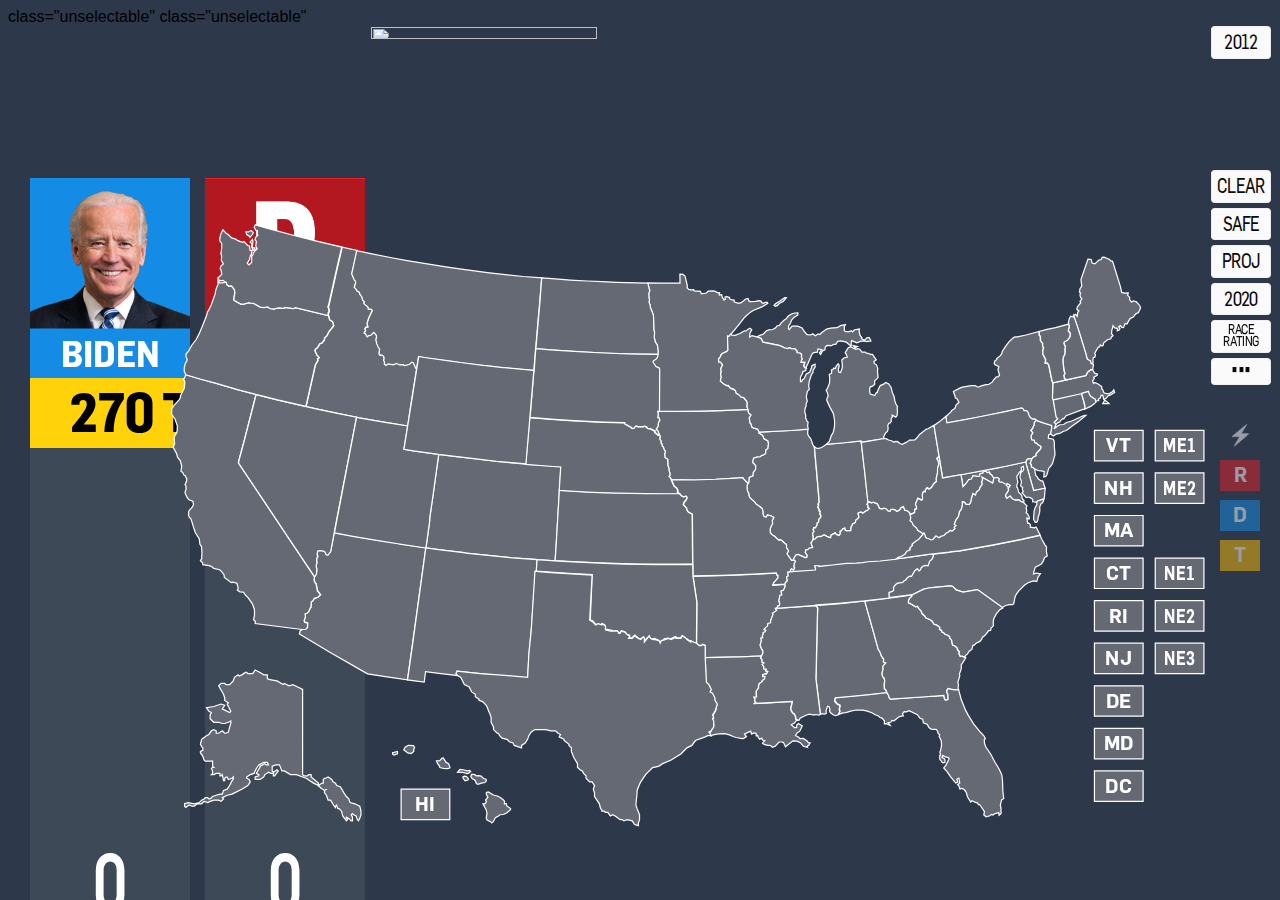
==== index.html @ 4746c8b4 "Rename electoral.html to index.html" ====
<!DOCTYPE html>
<html lang="en">
<head>
	<meta charset="UTF-8">
	<title>Road to 270</title>
	<meta name="viewport" content="width=device-width, initial-scale=2">
	<script src="assets/scripts/jquery-3.5.1.min.js"></script>
</head>

<body id="bkgdGrad" scroll="no" style="overflow: hidden;" onload="loadStart()">
<div id="loadOverlay" style="background-color: rgb(26,33,44); position:absolute; top:0px; left:0px; width:100%; height:120%; z-index:2000;"></div>

<div id="data" class="grayState"></div>

<table id="startAnimBox" class="unselectable"></table>

<table id="longPressDataBox"> class="unselectable" <th id="stateDetailText"></th></table>

<div id="tallyBackgroundLeft" onclick="selectDem()"></div>
<div id="tallyBackgroundRight" onclick="selectRep()"></div>

<div id="demTally" onclick="selectDem()"></div>
<div id="gopTally" onclick="selectRep()"></div>

<table id="demBar" class="unselectable" onclick="selectDem()"><th id="blueTotal">0</th></table>
<table id="gopBar" class="unselectable" onclick="selectRep()"><th id="redTotal">0</th></table>

<table id="demCandidate" class="unselectable" onclick="selectDem()"></table>
<table id="gopCandidate" class="unselectable" onclick="selectRep()"></table>

<table id="gopSurname" class="unselectable" onclick="selectRep()"><th id="redSurname">DEM</th></table>
<table id="demSurname" class="unselectable" onclick="selectDem()"><th id="blueSurname">GOP</th></table>

<img src="assets/images/candidates/biden.png" id="demImg" onclick="selectDem()">
<img src="assets/images/party/smallRColor.png" id="gopImg" onclick="selectRep()">

<table id="candidateCoverLeft"></table>
<table id="candidateCoverRight"></table>

<table id="tallyCoverBox"></table>

<table id="pathsBox"> class="unselectable"</table>

<div id="totalToWin" class="unselectable" onclick="removeSelections()"></div>
<table id="totalToWinText" class="unselectable"><th onclick="removeSelections()"; id="centerTextSet"></th></table>
<img src="tick.gif" id="tickGif"/>

<table id="bottomBar"><th style="font-size: 56px; line-height: 90px; text-align:center; opacity: 1"></th></table>
<table id="controlBar"></table>

<table id="buttonBlank" class="buttonDefault unselectable">
<th onclick="clearStates()" oncontextmenu="emptyStates()">CLEAR</th>
</table>

<table id="buttonSafe" class="buttonDefault unselectable">
<th onclick="safeStates()" class="unselectable" oncontextmenu="safeStatesFill()" >SAFE</th>
</table>

<table id="button2024" class="buttonDefault unselectable">
<th onclick="pres2024()" oncontextmenu="reloadPage()">PROJ</th>
</table>

<table id="button2020" class="buttonDefault unselectable"><th onclick="pres2020()">2020</th></table>
<table id="button2016" class="buttonDefault isHidden unselectable"><th onclick="pres2016()" oncontextmenu="pres2012()">2016</th></table>
<table id="button2012" class="buttonDefault unselectable"><th onclick="pres2012()">2012</th></table>

<table id="buttonCNNratings" class="buttonDefault unselectable">
<th style="font-size: 14px; line-height: 12px; letter-spacing: -0.5px; text-align:center;" onclick="cnnRating()">RACE RATING</th>
</table>

<table id="buttonPollsClose" class="buttonDefaultSlim isHidden unselectable">
<th onclick="closePolls()" oncontextmenu="pollsAtSeven()">POLLS</th>
</table>

<table id="buttonSolidify" class="buttonDefaultSlim isHidden unselectable">
<th onclick="darkenAll()" oncontextmenu="lightenAll()">DARKEN</th>
</table>

<table id="buttonFill" class="buttonDefaultSlim isHidden unselectable">
<th onclick="fillBlue()" oncontextmenu="fillRed()">FILL</th>
</table>

<table id="buttonHighlightStates" class="buttonDefaultSlim isHidden unselectable">
<th onclick="toggleColor()" oncontextmenu="toggleColor()">TOGGLE</th>
</table>

<table id="buttonElectoralCollege" class="buttonDefaultSlim isHidden unselectable">
<th id="buttonElectoralCollegeText" onclick="selectElectoralCollege()"></th>
</table>

<table id="buttonShowHideColors" class="buttonDefaultSlim isHidden unselectable">
<th id="buttonShowHideColorsText" onclick="clickShowHideColors(); setTimeout(hideMenu, 1250)" oncontextmenu="toggleColor(); setTimeout(hideMenu, 1250)">COLORS</th>
</table>

<table id="buttonShowHideStateLabel" class="buttonDefaultSlim isHidden unselectable">
<th id="buttonShowHideStateLabelText" onclick="clickShowHideStateLabels(); setTimeout(hideMenu, 1250)" oncontextmenu="clickShowHideStateLabels(); electoralText(); setTimeout(hideMenu, 1250)" >LABELS</th>
</table>

<table id="buttonLabelText" class="buttonDefaultSlim isHidden unselectable">
<th id="buttonLabelTextText" onclick="electoralText(); setTimeout(hideMenu, 1250)">TEXT</th>
</table>

<table id="buttonPaths" class="buttonDefaultSlim isHidden unselectable">
<th onclick="showPaths()">PATHS</th>
</table>

<table id="buttonMenu" class="buttonDefaultSlim unselectable"><th onclick="showHideMenu()">···</th></table>

<table id="buttonSelectedMagic" class="unselectable partyButton"><th>⚡</th></table>
<table id="buttonSelectedDem" class="unselectable partyButton"><th>D</th></table>
<table id="buttonSelectedRep" class="unselectable partyButton"><th>R</th></table>
<table id="buttonSelectedToss" class="unselectable partyButton"><th>T</th></table>

<table id="buttonAreaRemoveSelection" class="buttonDefault unselectable" onclick="removeSelections()"></table>
<table id="buttonAreaSelectedMagic" class="buttonDefault unselectable" onclick="selectMagic()" oncontextmenu="toggleColor()"></table>
<table id="buttonAreaSelectedDem" class="buttonDefault unselectable" onclick="selectDem()"></table>
<table id="buttonAreaSelectedRep" class="buttonDefault unselectable" onclick="selectRep()"></table>
<table id="buttonAreaSelectedToss" class="buttonDefault unselectable" onclick="selectToss()" oncontextmenu="toggleColor()"></table>

<table id="pollsAtSeven" table-layout:fixed; class="pollButton unselectable">
<th onclick="pollsAtSeven();centerText()"; oncontextmenu="pollsAtSeven();safeStatesFill()" >POLLS<br>7PM</th>
</table>

<table id="pollsAtSevenThirty" table-layout:fixed; class="pollButton unselectable">
<th onclick="pollsAtSevenThirty();centerText()"; oncontextmenu="pollsAtSevenThirty();safeStatesFill()" >POLLS<br>7:30PM</th>
</table>

<table id="pollsAtEight" table-layout:fixed; class="pollButton unselectable">
<th onclick="pollsAtEight();centerText()"; oncontextmenu="pollsAtEight();safeStatesFill()" >POLLS<br>8PM</th>
</table>

<table id="pollsAtEightThirty" table-layout:fixed; class="pollButton unselectable">
<th onclick="pollsAtEightThirty();centerText()"; oncontextmenu="pollsAtEightThirty();safeStatesFill()" >POLLS<br>8:30PM</th>
</table>

<table id="pollsAtNine" table-layout:fixed; class="pollButton unselectable">
<th onclick="pollsAtNine();centerText()"; oncontextmenu="pollsAtNine();safeStatesFill()" >POLLS<br>9PM</th>
</table>

<table id="pollsAtTen" table-layout:fixed; class="pollButton unselectable">
<th onclick="pollsAtTen();centerText()"; oncontextmenu="pollsAtTen();safeStatesFill()" >POLLS<br>10PM</th>
</table>

<table id="pollsAtEleven" table-layout:fixed; class="pollButton unselectable">
<th onclick="pollsAtEleven();centerText()"; oncontextmenu="pollsAtEleven();safeStatesFill()" >POLLS<br>11PM</th>
</table>

<table id="pollsAtTwelve" table-layout:fixed; class="pollButton unselectable">
<th onclick="pollsAtTwelve();centerText()"; oncontextmenu="pollsAtTwelve();safeStatesFill()" >POLLS<br>12AM</th>
</table>

<table id="pollsAtOne" table-layout:fixed; class="pollButton unselectable">
<th onclick="pollsAtOne();centerText()"; oncontextmenu="pollsAtOne();safeStatesFill()">POLLS<br>1AM</th>
</table>

<div class= "mapHolder unselectable" id="nationalMap"> <svg width="1040" height="680" viewBox="0 0 855 540">
<g id="map">
	<path id="AK" class="state" d="M109,385v68l1,1h3l1-1h2v2l6,5v2l3-2h1v-3l1-1h1l2-1l3,2l1,2l2,1l1,2l3,1l3,5l2,3l2,2l1,3l4,1l4,2l1,4v3l-1,3l-1,2
		l-1-1l-1-3l-2-1l-1-1l-1,1l1,2v3h-1l-2-2l-2-1v1l1,1l-1,1l-3-4l-1-4l-1-1l-1-1h-1l-1-3l-1,1v1l-1-1l-3-5h-2l-1-3l-1-2l-1-1v-2l2-1
		l0,0l-2,1l-3-2l-2-2l-4-2l-3-2l-3-2l-3-1l-5-2h-4h-1l-5-3h-2l-2-5h-3l-3,1v4l1,1l3-2l1,1l-3,4h-1v-2h-2l-2-1l-3,2l-1,2l-3,2h-4v-2
		l3-1v-1l-2-1l1-2l2-3v-1l4-2l1,1h2l-1-2h-3l-4,2l-2,3l-1,2l-1,2l-3,1l-3,2v1l2,1l1,2l-2,3l-5,3l-6,3l-2,1l-4,1l-4,2l1,1l-2,2l-2-1
		h-4l-3,1l-2,1l-3-1l-2,2h-3l-2,1l-1,1h-2l-2-1l-2,1l-1,1l-1-1v-2l3-1l5,1l4-1l2-2l2-1l1-1h2l1,1h1l2-2l3-1l3-1h1h1l1-3l3-1l2-3l2-4
		l1-1v-2l-1,1l-3,1l-1-2h-1l-1,1v2h-1l-1-5l-1,1h-1v-2h-3l-2,1h-2l1-1v-2l-1-2l1-1h1l-1-1v-4h-1h-5l-1-1l-1-3l-2-3v-1l2-1v-2l-1-1
		l-1-2l1-4l4-3l2-1l2-3l2-1l2,1v2h2l3-2l1,1l1,1h1l2-1l1-4l1-3l0,0v-2l-2,1l-3,1h-2l-3-1h-4l-3-3v-3l1-2l-2-1l-2-3l6-1l3-1l3-1l3,1
		l-2,3l6,3l1-1l-3-6l1-1l-3-2v-1v-1l-1-3l-4-7l2-2h3l1,1h3l3-3l1-3l3-2l1,1l2-1l3-2h1l1,1h4l2-3l4,2l3,2h3v3l2,1l6,1l5,3l1-1l4,2
		l3-1l4,2l4,2V385z"/>
	<path id="AL" class="state" d="M571.2,310.3l3.5,12.4l7.7,27.6l1.2,1.6l1.3,3.6l1.8,2.4l-0.2,2.4l2,0.9L586,364l0.3,2.3l-1,3.5l0.6,2.7l1.2,1.3
		l0.5,2l-0.4,3.1l0.1,3.4l1.3,1.4l0.8,2l-14.6,1.8l-10.3,1.1l-17.7,1.6l-0.4,2.6l1.9,2.2l2.2,1.1l0.3,0.8l-0.7,2.1l0.5,2.3l-1.2,2.5
		l-2.2,0.8l-1.7-0.6l-2.7-2l-0.6-1.5l0.4-1.3l-0.8-2l-1.2-0.4l-1.2,3.5l0.1,2.5l-1.6,0.4l-2.2-0.3l-1,0.5l-3.6-29.1l0.3-10.8
		l0.5-24.6l0.6-22.8l-1.8-1.9l-0.1-0.2l20.9-1.6L571.2,310.3z"/>
	<path id="AR" class="state" d="M486.3,355.5l-17,0.7l-29.2,0.7l-0.2-10.3l-2.2-0.7l-0.7,0.8l-2.6,0.1l-1.5-1.6l0.2-24.3l0.1-9.6L430,290l22.9-0.5
		l11.9-0.4l14.5-0.6l19.2-1.1l0.2,1.4l1.2,0.7l-0.1,2.2l-3.4,3.8l-0.8,1.9l9.9-0.7l0.3,1.8l-1.5,3.3l-1.9,0.5l0.5,3.3l-1.5,0.2
		l-0.8,4.8l0.7,1.6l-0.3,2l-1.2,0.1l-0.4,1.7l-1.6,0.7l1.1,1.7l-3.5,2.3l0.5,1l-2,5l-0.1,1.9l-2.2,0.6l-0.2,1.9l-2.9,2.7l1.4,1
		l-0.5,1.2l-1.7,0.5l0.2,1.4l-0.9,1.2l0.4,1.7L486,341l0.2,2.8l-1,3.1l1.3,3.2l0.8,1.1l0.3,2L486.3,355.5z"/>
	<path id="AZ" class="state" d="M210.3,266.6l-11.2,80.9l-3.9,27.6l-15.4-2.2l-17.4-2.7l-31-17.8l-25-15l0.5-2.3l1.8-1.6l3-0.2l1.4-1.5l0.1-3.4
		l-2.5-0.9l-0.4-1.2l1.1-3.2l-0.2-2.6l1.6-0.3l1.5-1.8l1-2.6l0.6-0.3l0.3-4.5l1.4-1.1l1.1-2l2.8-0.8l2.3-2.1l-2.6-3.4l-1-5.4l-1-1.3
		l-0.8-2.1l0.5-2.6l1.5-2.4l0.3-3.6l-0.6-3.4l0.8-2.2l-0.4-0.9l0.2-3l0.9-1.2l-0.7-1.5l0.5-3.1l2.7-0.4l3,0.8l1.5,2.8l1.3,0.1
		l2.2-2.9l2.9-15.4l16.2,3l23.4,4l13.7,2.1l0.4,0.2L210.3,266.6z"/>
	<path id="CA" class="state" d="M13,124.3l11.8,3.5l13.3,3.6l18.3,5.4l14.3,3.7l-9.8,38.2l-3.7,13.7l-1,4.3l24,35.9l17.5,26.3l21.1,31.5l-0.5,2.6
		l0.8,2.1l1,1.3l1,5.4l2.6,3.4l-2.3,2.1l-2.8,0.8l-1.1,2l-1.4,1.1l-0.3,4.5l-0.6,0.3l-1,2.6l-1.5,1.8l-1.6,0.3l0.2,2.6l-1.1,3.2
		l0.4,1.2l2.5,0.9L113,332l-1.4,1.5l-3,0.2L70,328.8l0.2-1.8l-1.5-1.2l0.8-3.9l-0.1-4.9l-1.8-4.6l-3.4-4.9l-1.9-1.7l-2-2.9l-2.7-0.1
		l-2.2-1.3l0.7-1.8l-1.1-4l-3.5-0.9l-1.1,0.4l-5.7-4.3l-0.3-2.2l-2.3-3l-1.3-1.1l-4.8-1.1l-1.8-1.5l-2-0.8l-5.2-0.8l-0.2-1.6
		l-1.8-1.6l1.2-1.9L26,274l0.3-2.9l-0.4-5.6l-1.3-1.8l-0.5-4.4l-3.2-5.1l-1.6-4.6l-0.9-3.1l-1.2-3.8l-1.2-1.1l-0.8-1.9l0.2-3.3
		l3-3.4l0.9-1.9l-0.4-2.7l-3.5-1.5l-1.2-1.5l-1.9-4.2l0.9-3l-0.1-2.5l-0.7-1l1.2-3l0.2-1.8l0,0l-1.4-2.8h-0.7l-1.2-2.4L9,203.6
		l0.7-4.1L8.5,195l-2.3-3l-0.8-3l-2.8-5.2l1.2-2.5l-0.3-4.6l0.2-1.8l1.9-3.2l0.4-2.5v-3l-2.1-6.1L3,159.3l-2-3.5l0.5-0.9l-0.1-2.6
		l2.1-3l3.8-4.1l1.5-2.6L8.4,142l3.4-6.8l0.4-5.3l-1.1-1.8l0.8-1L13,124.3L13,124.3z"/>
	<path id="CO" class="state" d="M302,276.3l-20.3-1.5l-28.3-2.8l-10.1-1.1l-0.1-0.2l-20.8-2.5l-12-1.6l3.1-22.4V242l2.4-16.3l5-36l11.4,1.5l9,1.1
		l27.2,3.2l12.6,1.2l11.5,1l17.1,1.3l11.7,0.8l-1.2,19.3l-2.7,44.9l-0.9,13.3L302,276.3z"/>
	<path id="CT" class="state" d="M725.9,144.7l6-1.3l17.3-4.1l0.1,0.3l1.9,6.6l1,4.5l-0.4,2h-1.3l-13.8,5.2l-1.9,2.6l-0.8-0.2l-1.9,1.6l-0.6,1.2
		l-1.4,0.5l-2,1.7l-1.5-1.9l2.9-2.9l-1.3-1.3L725.9,144.7L725.9,144.7z M760,275v25h40v-25h-40z"/>
	<path id="DE" class="state" d="M719.5,217.7l-9.5,1.9l-5.7-20.4l-0.8-3.2l0.9-1.8l1.1-0.9h3l-0.8,2.6l-0.5,1.2l0.2,0.4
		l0.7,0.4l0.1,2.3l1.1,0.2l1.8,1.5l0.1,2.6l0.6,2.8l1.4,1.1l0.3,1.2l2.3,1.8l1.7,0.3L719.5,217.7L719.5,217.7z M760,380v25h40v-25h-40z"/>
	<path id="FL" class="state" d="M589.4,385.6l1.3,2.1l0.7,2.5l0.9,0.7L621,389l15.2-1.1l0.5,2.7l0.8,1.1l2-0.4l-0.1-4.5l-0.8-1.1l-0.1-1.8l1.2-1.7
		l4.4,0.9l4.2,0.1l2.2,8.1l3.6,8.9l2.2,4.1l4.5,7.2l5.5,6.7l2.8,2.9l1.2,2.2l-0.9,1.1l0.2,2.9l1.1,3l4.2,6.2l3.3,6.4l2.1,3.2
		l1.7,3.1l1.8,4l0.6,4.3l0.3,9.2l0.7,5.9l-1.8,1.4l-1,4.3l0.5,1.9l0.2,4.7l-1.7,1.5l-0.3-2.2l-3.4,1l-1.3,1l-1.2-0.5l-1.4,1.1
		l-3.1,0.9L669,486l0.6-2.6l-4-5.8l-1,0.1l-0.8-1.5l-1.5-0.3l-3-1.4l-1,1l-2.6-4.1l-1.1-3.8l-1.7-2.3l-1.9-0.9l-1.6,0.4l-1-2.8
		l-0.9-0.7l1.8-1.4l-0.8-4l-1.6,1l0.8,2.3L646,460l-4.2-5.1l-2.8-4.2l-2.9-3.2l1.8-2.3l2.6-5L640,439l-2.1-0.3l-2.6-1.5l-0.6,1.9
		l1.5,0.4l1,1.5l-0.2,2l-1.8,0.3l-2.4-3.1v-3l0.7-0.4l-0.6-2.5l0.5-0.7l0.9-4.4l-0.1-2.9l-0.5-2l-1.4-2.8l0.5-1.1l-1.4-1.5l-0.1-1.2
		l-1.4-1.8H627l-1.6-0.5l-1.6-1.2l-1.1-2.4l-3.3-1.4l-0.6-2.9l-2.2-0.8l-2.1-2.9l-6.9-3.3l-2.1,0.9l-1.9-0.2l-1.4,1.9l0.7,1.5
		l-3.3,0.7l-4.4,3.5l-1.6-0.3l-1.1,1.5l-2.1,0.2l1.6,2.3l-3.1-1.4l-1.6,0.1l0.1-2.2l-2-2.5l-1.4-0.3l-1.9-1.6l-1.9-0.6l-3.2-1.9
		l-3.7-1.3l-3.6-0.8l-5.6-0.1l-4.5,0.9l-4,1.2l-2.3,0.3l-3.6,1.2l1.2-2.5l-0.5-2.3l0.7-2.1l-0.3-0.8l-2.2-1.1l-1.9-2.2l0.4-2.6
		l17.7-1.6l10.3-1.1L589.4,385.6z"/>
	<path id="GA" class="state" d="M591.1,307.9l10.9-1.4l7.9-1.3v1.2l-1.7,1.5l-1.1,1.8v2.1l2.9,1.4l2.9,1.9l1.5-0.5l1.4,2.1l1.6,1.7l0.8,2.2l2.2,2
		l0.9,1.5l3.6,1.6l1.7,1.2l1.3,2.3l2.6,0.9l2.4,2l-0.3,1.5l1.7,0.9l0.1,1.1l1.7,0.8l1.1,1.4l1.4,0.2l2.3,1.4v1.3l1.6,1.8l0.8,4.1
		l2.3,0.9l1.6,1.5v0.9l1.8,2.4l-0.5,1l1,2.3h1.8l2.1,1l0.8,0.3l-3.8,6.2l0.2,1.9l-0.4,2.1l-1.2,3.1l0.3,1.5l-1.6,5.6l0.6,2l-0.4,2
		l0.4,1.9l-4.2-0.1l-4.4-0.9l-1.2,1.7l0.1,1.8l0.8,1.1l0.1,4.5l-2,0.4l-0.8-1.1l-0.5-2.7L621,389l-28.7,1.9l-0.9-0.7l-0.7-2.5
		l-1.3-2.1l-0.8-2l-1.3-1.4l-0.1-3.4l0.4-3.1l-0.5-2l-1.2-1.3l-0.6-2.7l1-3.5L586,364l2.5-2.7l-2-0.9l0.2-2.4l-1.8-2.4l-1.3-3.6
		l-1.2-1.6l-7.7-27.6l-3.5-12.4l3.4-0.4L591.1,307.9z"/>
	<path id="HI" class="state" d="M258.9,477.1l1.3-2l-0.8-1.1l2-2.5l-1.3-2.1v-1.7l1.6-0.5l4.2,2.6l3.2,0.8l2.5,1.2l2.3,1.8l1.1,1.3l-0.1,2.1
		l1.6-0.1l0.4,1.9l3.1,2.1l-0.1,0.9l-2.9,2.6l-2.8,1.4l-3,0.2l-1.1,1.1l-2.6,1.4l-1.6,3l-1.4,1.2l-1-1l-2.8-1.3l-0.7-1.6l0.6-4.1
		L260,482l-2.7-4.9L258.9,477.1z M247.3,454.5l0.6-1.6h2.1l2,1.1l2-0.1l1.7,0.3l2.1,2l2,0.6l0.3,1.4l-1.2,1.3l-2.8,0.5l-3,1
		l-1.2-0.7L251,458l-0.8-0.8l-1.7-0.8L247.3,454.5z M240.8,454.8l1.3-0.5l1.7,0.3l1.6,2l-0.5,0.9l-2.3,0.6L241,456L240.8,454.8
		L240.8,454.8z M236.4,451l2-2.2l2.6,0.2l3.4,0.9l1.7-0.3l1.1,0.7l-1.6,1.5l-1.3,0.3l-3.9-1L236.4,451z M219.1,441.7l2.7-0.1
		l1.9-2.1l0.9-0.2l2.3,3.5l2.1,1.2l1.2,3.3l-1.1,0.7l-1.8,0.1L225,448l-3.1-0.8l-0.5-1.4l-1.6-2.2L219.1,441.7L219.1,441.7z
		 M192.2,432.6l1.1-2.1l2.7-1.6l4.1,0.2l1,1.4l-0.7,1.8v1.7l-2.1,1.7l-2.8-0.5L192.2,432.6z M183,436v-1l4-1v2l-3,1L183,436z
		 M190,465v25h40v-25h-40z"/>
	<path id="IA" class="state" d="M402.4,154.4h13.1l21.5-0.3l16.4-0.4l21.9-0.9l0.4,2.9l2.1,1.7l-1.5,2.5l0.7,4.2l0.7,0.5l0.8,2.8l1.4,0.9l3.3,0.7
		l1.2,2.5l-0.1,0.6l2.6,1.7l0.9,1.1l0.5,1.9l3.4,1.9l0.4,2.2l-0.4,3.9l-1.7,1.4l-0.2,2.8l-1.6,1.3l-1.9,0.4l-0.8,1l-2.9,0.3
		l-2.7,0.9l-0.8,3.3l2.5,2.7l-0.1,3.3l-1.8,2.3l-0.2,2.8l-3.2,1.3l-0.2,4.2l-0.6,0.3l-0.9-0.1l-3-3.1l-0.7-1.1l-5.3,0.4l-16.9,1
		l-17.8,0.6l-18.9-0.1l-0.4-1.4l-1.4-1.4l0.8-0.9v-1.9l-0.8-2.2v-1.8l-0.9-2.1l-0.1-5.2l-2.2-1.3l-0.4-3.1l0.7-2.1l-1.3-1.9
		l-0.3-1.4l-1.2-1.3l0.1-1.3l-1.1-1.1l0.3-1.2l-1.2-2.1l0.4-2.1l-0.6-1.1l-1.3-3.2l-1.4-1.6l1.4-2.2l0.5-3.4l1-1.7l-0.6-2.1l-1-0.1
		l0.4-3.2l-0.5-2L402.4,154.4z"/>
	<path id="ID" class="state" d="M195.4,166.4l-15.8-2.5l-0.3-0.1l-23.9-4.1l-2-0.5l-13.8-2.8l-18.6-3.9l-9.1-2.1l7.7-34.1l2.1-3.7l-0.3-1.3l1.4-1
		l-1.8-1.9l-1.8-3.7l0.6-1.5l1.4-1l2.2-3.5l1.6-0.4l2-2.5l0.2-1.7l2-1.9l1.5-3.2l4-4.9l-1-3.4l-2.3-1.4l-1-3.6l-0.1-2.1l0.8-1.2
		l-0.3-2.5l-0.7-1.2l0.6-1.4l7.1-31.7l3.8-16.2l12.3,2.7L149.5,41l2,4.8l1.1,1.3l0.1,1.4l-1.1,3.6l1.9,1.9l0.1,0.9l2.3,1.3l0.2,1.5
		l1.7,2.1l0.7,2.7l1.4,1.3l-0.4,1.6l3.5,3.1l0.1,1.5l2.3-0.1l1.1,1.2l-3.1,6.6l-1.3,4.4l0.9,2.5l-1.6,0.3l-1.1,1.2l0.7,1.5l-1.3,2.1
		l1.2,0.7l1.3,2.3l1.4-1l1.6-0.3l2.5-2.4l2,2.4l0.2,1.7l-0.5,1.9l0.6,3.3l1.3,3l1.1,1.3l-0.4,4.2l0.9,1.2l1.4-0.5l1.4,1.2l0.5,1.9
		l-0.5,1.4l0.8,1.6l-0.2,1.4l1.4,1.3l1.8-1.4l4.1,0.8l2.8-1.2l2.3,1.3l3.3-0.3l0.7,0.9l4.1-0.9l2.1-2l1.2,0.5l2,4.6l0.7,0.3v0.1
		l-5.3,33.4L195.4,166.4z"/>
	<path id="IL" class="state" d="M475.4,213.1l0.6-0.3l0.2-4.2l3.2-1.3l0.2-2.8l1.8-2.3l0.1-3.3l-2.5-2.7l0.8-3.3l2.7-0.9l2.9-0.3l0.8-1l1.9-0.4
		l1.6-1.3l0.2-2.8l1.7-1.4l0.4-3.9l-0.4-2.2l-3.4-1.9l-0.5-1.9l-0.9-1.1l-2.6-1.7l0.1-0.6l26.2-1.4l13.9-1.1l-0.2,3.7l0.7,1.8
		l1.9,2.4l1.6,4.7l1.3,2.2l2.1,23.5l1,11.7l0.9,10.3l-1,1.4l0.6,1.2l-0.9,1.1l1.2,2v1.3l1,0.6l-0.4,1.9l0.9,1.5l-0.2,1.6l-1.4,1.2
		l-0.3,2.5l-1.2,0.8v1.3l-1.4,2.7l-1.3-0.2l-0.6,1.6l0.7,1.6l-1.2,1.6l0.6,3l-0.1,1.9l-1.7,2.8l1.4,3.6l-2.9,0.6l-1.1,1.1l-1.7,0.4
		l-0.4,2l1.6,2.4l-0.4,1.6l-1.3,0.2l-5.9-2.6l-1.7,0.4l-2.1,3.5l0.8,1h-2.4l-3.8-5.4l1.3-2.3l-1.6-2.6l-0.1-2.9l-1.1-0.5l-2.5-2.4
		l-1.7-1l-0.8,0.7l-3.7-3.5l-1.7-0.9l-1.8-1.9l-0.1-3.2l1.2-3l0.9-1.4l-0.4-2.2l1.3-2.8l-2.1-1.2l-3-0.8l-1.3,1.9l-1.8-0.9l-0.9-2.5
		l0.4-0.6l-0.8-3.1l-1.8-1.6l-3.4-2.3l-0.7-1.3l-4.1-3.6l-1-2v-1.5l-1.2-2.3l-0.4-3.9L475.4,213.1z"/>
	<path id="IN" class="state" d="M568.3,179.8l3.2,26.6l1,9.6l1.5,13.6l-1,1.2l1,1.1l-0.4,1.4l1.4,0.9l-1.4,1.5l-1.2,0.4l-2.9,2.1l-1.1-0.9
		l-2.2,0.3l-0.5,0.6l0.7,3.5l-2.6,2.2l-0.3,1.9l-2,1l-1.5,2.6l-0.3,3.1l-3.4,0.2l-1.4-0.7l-0.2-1.6L553,251l-1,1.7l-1,0.2v2.4
		l-0.9,1.1l-2.4-0.7l-0.8-1.4l-3.4,1.9l-0.4,2.1l-2.3-0.7l-2.5-1.4h-1.1l-2,1.2l-1.4-0.2l-2.2,0.7l-1,1.4l-1.8,0.3l0.1-1.9l-0.6-3
		l1.2-1.6l-0.7-1.6l0.6-1.6l1.3,0.2l1.4-2.7v-1.3l1.2-0.8l0.3-2.5l1.4-1.2l0.2-1.6l-0.9-1.5l0.4-1.9l-1-0.6v-1.3l-1.2-2l0.9-1.1
		l-0.6-1.2l1-1.4l-0.9-10.3l-1-11.7l-2.1-23.5l1.6,1.1l2.1,0.2l2.2-0.7l4-2.6l14.7-1.5l13.8-1.4L568.3,179.8z"/>
	<path id="KS" class="state" d="M320.1,219.2l9.3,0.6l13.9,0.7l9.6,0.4l16.1,0.5l21.5,0.4l16,0.1h12.4l1.5,1.8l1.8,0.9l1.8-0.8l1.1,1.3l-1.2,2.7
		l-0.9,0.5l-1.1,2.6l2.7,2.9l0.4,1.6l1.1,1.7l3.2,1.7l0.2,26.1l0.2,15l-12,0.1H401l-14.7-0.1l-13.6-0.3l-19.7-0.7l-26-1.2l-10.4-0.6
		l0.9-13.3L320.1,219.2z"/>
	<path id="KY" class="state" d="M573.8,229.4l0.9-0.9l1.9,1.1l1.8-0.5l3.2,1.3l1.8,3.7l2.2,0.4l1.3-0.5l1.8,0.4l1.5,1.7l1.6,0.4l0.6-1.2l1.4-0.5
		l2.4,0.6l1.2,1.1l2.2-0.9l1.4-2.1l2-0.9l1.1,3l1.9,0.5l1.9,1.4l0.7,1.3l0.7,3l-0.6,2.5l1.5,1.1l1.1,2.5l2.8,2.5l0.9,1.8l4,2.4
		l0.7-0.1l-4.4,5.9l-2.1,1.1l-3.1,2.5l0.2,1.2l-2,1.9l0.1,1.7l-2.8,1.1l-1.5,2.5l-3.3,1.9l-1.6,0.3l-2,1.5l-0.2,0.4l-13,1.4l-10,0.6
		l-4.4,0.7l-5.2,0.4l-7.7,0.3l-3.9,0.3l-8,1l-11.2,1.2v-0.6h-3.4l0.8,2.6l-0.2,0.9l-16.3,1.2h-4.7l0.5-2.3l0.7-0.4l1.6,1.1l0.9-1.9
		l-0.7-0.9l0.2-1.8l1-2.7l-0.5-0.3l-1-1.4l2.1-3.5l1.7-0.4l5.9,2.6l1.3-0.2l0.4-1.6l-1.6-2.4l0.4-2l1.7-0.4l1.1-1.1l2.9-0.6
		l-1.4-3.6l1.8-3.1l1.8-0.3l1-1.4l2.2-0.7l1.4,0.2l2-1.2h1.1l2.5,1.4l2.3,0.7l0.4-2.1l3.4-1.9l0.8,1.4l2.4,0.7l0.9-1.1v-2.4l1-0.2
		l1-1.7l1.7-0.6l0.2,1.6l1.4,0.7l3.4-0.2l0.3-3.1l1.5-2.6l2-1l0.3-1.9l2.6-2.2l-0.7-3.5l0.5-0.6l2.2-0.3l1.1,0.9l2.7-2l1.4-0.5
		l1.4-1.5l-1.4-0.9l0.4-1.4l-1-1.1L573.8,229.4z"/>
	<path id="LA" class="state" d="M440.1,356.9l29.2-0.7l17-0.7l-0.7,1.6l1.2,1.5l-0.2,1.8l1.7,0.8l-1.4,1.3l1.4,1.7L488,366l2.1,0.4l-0.5,1.3l1.8,0.7l-1.3,2.3
		l-0.9-0.5l-2.1,1l0.1,1.2l1.8,0.1l-0.3,2.1l-1.8,1.2l-0.2,1l-2.3,1.4l-0.7,2.6l0.1,1.3l-1.9,2.3l0.2,4.9l-2,0.2l0.9,1.4l-0.5,1.5
		l1.1,1.4l-1,0.8l9.3-0.4l21.5-1.3v1.1l-1.2,4.6l0.6,2.1l0.9,1.5l1.5,1.1l1,2.1l0.3,2.1l1.6,0.8l-1.5,0.6l-1,1.6l-2.8,1.6l2.9,2.4
		l1.5-0.3l0.1-2.2l1.4-1l3.1,2l-2.2,4.5l-1.9,1l-1.5,2.4l2.7,1.4l0.8,1.1l3-0.1l3.5,2.4l0.5,1.1l1.5,0.1l-0.9,1.8l-1.3,0.8l0.2,1.1
		l-3.5-0.9l-2.5-2.9l-2.7-1.3l-3.4-0.3l-6.1,4.9l-1.6-3.4l-1.5-0.5h-2.2l-3.1,3.4l-2.3,0.9l-1.8-1.5h-2.2l-3.2-1l-1-0.9l1.9-2
		l-1.9-0.5l-0.6-1.6l-1.7,0.9l-1-1.1l-0.7-1.9l-1.2,0.2V419l-1.9-0.2l-1.9,0.9l-0.7-2.4l-5.1,2.3l1.6,2.1l-2.3,1.5l-1.2,0.2
		l-4.9-0.9l-2.1-0.6l-3.5-1.5l-3.9-1.1l-5,0.2l-4.5,0.8l-1.6,0.9l-1.5-2.4l1.1-0.9l1.1-2.5l1.1-1.2l0.3-1.9l-0.3-2.7l-0.8-1.8l1-1.1
		l-0.6-2.5l1.7-2.4l1-2.5l-0.3-1.2l0.8-2.6l-1.5-2.9l-0.4-1.8l-1.8-4.4l-1.5-0.9l0.2-2.5l-0.3-1.7l-1.5-2.3l-2.2-2L440.1,356.9z"/>
	<path id="MA" class="state" d="M772,148l-5.1,0.1l1.6-3l2.5,1.9L772,148z M725.8,130.9l11.1-2.4l16-3.5l1.6-2.9l2.4-1.9l1.6-0.2l1.5,2.9l2.5,0.9
		l-0.3,1l-2.8,1.5l0.5,1l-1.4,2l0.6,1.9l1.4-0.4l1.8,0.7l3.7,2.5v2l0.9,0.7l0.7,2.1l1.2,0.8l3.2,0.4l3-2l0.9-1.3l0.7,2.2l-4,2.4
		l-1.3,0.2l-1.7,2.2l-1.9,0.8l-0.8-3.3l-1.4-0.1l-0.7,2.4l-1.6,0.7l0.3,1.3L761,146l-0.9-2l-0.9-0.1l-0.6-0.6l-1.8-0.9l-1.3-1.9
		l-0.6-2.3l-5.7,1.7l-17.4,3.8l-6,1.3l-0.5-0.6L725.8,130.9L725.8,130.9z M760,240v25h40v-25h-40z"/>
	<path id="MD" class="state" d="M650.3,206.4l28.1-5.2l7.8-1.6l17.3-3.7l0.8,3.2l5.7,20.4l9.5-1.9l-0.6,7.2l-0.4,1.5l-5.5,1.9l-0.5,1l-3.3-0.5
		l0.1-2.1l-1.8-1.1l-1.8-0.7l-1.8,0.4l-3.4-3.9l1-1.2l-0.8-1.5l0.3-1.6l-1.7-1.3l0.7-3.7l-1.3-3.5l0.8-3.9l1.6-1.1l0.8-1.7l-0.4-2.1
		l-1.7,0.8l0.3,1.9l-2.2,2.8l-1.8,2.8l0.6,2.7l0.3,2.3l-0.7,1.6l-0.2,1.9l0.7,0.7l0.9,3.7l2.4,2.3l0.7,3.2l1.3,1.3l-0.3,1.6l-2-0.7
		l-2-1.5l-3.1,0.2l-2-0.7l-2-2.6l-2.5,2.2l-1.4-2.1l0.3-1.4l1.3-1.9l1-1.8l-0.2-1.4l1.5-2.3l-2.3-1.6l-0.9,1.4l-1.6-0.4l-2.1-1.4
		l-1.8,0.1l-1.2-1.1l0.7-1.7l-1.9-1.2l-2.3,0.2l-1.7-2.8l-1.6-1.1l-0.2-1.2L672,205l-1.2-1.1l-1.5-0.2l-1.1,1.7l-2.2,0.3l-0.2,2.1
		l-1.5,0.3l-4-0.6l-1.4,2.7l-2.1,0.4l-1.9,2.8l-2.9,3.1L650.3,206.4L650.3,206.4z M760,415v25h40v-25h-40z"/>
	<path id="ME" class="state" d="M759.1,116l-2-0.8l-0.4-2.1l-2.5-1.4l-1.2-4.2l-6.2-20l-4-11.9l1.6-1l1.4,1.6l0.5-3.5l0.9-0.8l-1.7-1.5l0.5-2
		l2.8-3.3l-0.7-1l1.6-2.3l-1.1-1.1l-0.5-1.9l0.5-1.8l-0.9-0.6l0.4-2.8l1.5-2.2l-0.7-5.3l5.8-16.9l2.6,0.3l0.8,3l2.2,0.6l3.4-3.1
		l1.9-0.4l0.8-1.8l1.5-0.2l4.2,1.7l1.5,1.4l1.3,0.3l6.4,20.6l1.1,5l2.4,0.6l3-0.2l-0.5,2l1.7,1.7l-0.1,1.7l1.6,2.2l1.5-1.1l2.5,0.8
		l2.8,3.2l0.6,1.8l-1.7,3.9l-2.2,1l-2.1,2.7l-2.6,1.2l-1.3,2.1l-1.2,2.4l-1.5-0.5l-1.5,3.5l-1.3-0.2l-1.2-1.5l-1.3,0.9l1,1.6
		l-0.7,1.1l-1.5,0.6v-2l-2.2-0.3l-1.3-1.9l-1.1,4.2l-0.1,2.6l1.2,1.5l-1.5,1.2l-0.3,1.3l-2.8,0.8l-3.2,2.7l-0.2,1.7l-1,0.7l-1.5-0.8
		l-0.6,1.6l-1,0.2l-3,5l0.6,1.2l-0.3,1.7l-1.5,0.9l-0.3,1.8l0.2,2.2l-0.8,1.6L759.1,116z"/>
	<path id="MI" class="state" d="M561.7,100.3l3.4,0.8l-1.8,0.9L561.7,100.3z M587.4,176.7
		l-12.8,2.1l-6.3,1l-0.1-1.2l-14,1.6l-14.5,1.3l2.5-2.7l1.5-4.5l1.6-2.8l1-4.5l0.1-4.7l-0.8-5.1l-0.6-1.8l-2.4-4.3l-2.6-5.6v-1.2
		l1.1-2.8l-0.8-2.9l-0.9-1.6l1-1.3l1.8-4.5l0.2-4.3l-0.4-2.7l2-1.4l-0.2-2.6l1.2-0.1l0.5-1.3l1.7,0.2l0.6-2l1.6-1.7l0.8,1.5
		l-0.8,3.4l0.5,2l1.4,0.2l1.4-3.7v-3.6l-0.4-2.9l2-1.9l2.4-0.4l-0.3-1.4l-1.3-2.4l2.4-3.8l1.8-1l4.5,2.1l1.7-0.5l1.6,0.4l1.7,2.3
		h2.7l1.5,1.1h1.2l1.8,0.9h1.5l3.1,4.4l-1.9,1.4l0.3,1.6l1.8,1.1l1.1,3.1l-0.3,2.1l0.5,5.1l-1.1,1.5l-1.6,1.1l-0.1,3.3L577,134
		l-1-0.1l-0.8,1.6v2.7l0.5,1.9l3.6,1.2l1.5-2.5l0.6,0.1l1.1-3.1l1.4-2.6l2.8-1.2l1.6-1.3l2.6,1.2l1.9,2.8l1.1,4.3l1.3,3l0.8,4
		l0.8,2.3l1.4,2.2l-0.4,1l0.3,3.2l-0.4,3.1l-1,1.3l-3-1.6l0.2,1.6l-1,1l0.1,2.4l-0.8,1.3l-1.4,0.6l-0.7,1.6l0.3,2.9l-0.5,1.7
		l-1.8,1.8l-1.3,2.8v1.5H587.4z M496.6,67.2l0.9-1.2l4.3-2.6l3.6-2.5l1.3,0.1l-2.6,3.1l-2.9,1.3l-1.9,2.1l-1.7,0.5L496.6,67.2z
		 M482.9,93.2l1.1-0.9l3.9-1.5l2.2-2.5l2.3-0.9l3.1-0.3l2.4-1.4l1.3-1.7l1.9-0.3l1.3-2.1l2.9-2.6l1.1-0.5l1.9-2.5l3-1.9l2.6-0.6
		l2.3-0.1v1.7l-3,1.9l-1.9,1.9l-1.7,3.8l-0.9,1l-0.3,2.7l0.7,0.7l2.3-2.8h4.6l3.7,1.6l1,1.7l2.8,3.5l1.8,0.5l2-0.3l1.1-0.8l2.1,1.7
		l2.4-1.4l1.4,0.5l1.1-1.3l4.4-3.3l3.4-0.7l5.2-0.4l2.8-1.7l4-0.8l-0.8,1.5v3.3l0.6,0.8l2.9,0.3l2.1-1l1.2,1.1l1.5-1.8l4.1-0.6
		l-0.3,1.7l0.8,3.5l1.5,1.8l-0.5,0.8l2.5,1.5l2.4-2.3h1.7l1.3,2.9l-3.7,0.4l-1.4-0.5l-3.1,0.2l-3.4,1.3l-4-1.8l-0.4,0.5l-0.3,3.7
		l-1.2-0.6l-2.6-2.3l-4.6-1.1l-2.5,0.3l-1.6,2.6h-2l-1.4,1.1l-3.7-0.2l-1.6,1.3l-0.3,2.3l-2,0.9l-1.5,2.8l-1-1.2l1.9-2.7l-3.1-0.6
		l-0.5,2.7l-3.1,0.4l-1.3,1.2l-3.3,7.8l-1.7,3.1l0.3,0.5l-0.9-0.1l-1.3-1.7l1-2.8l-3.2-0.2l1-2.7l-0.5-1.2v-2.7l-1.4-0.9l-2.2-0.2
		l-0.2-1.7l-1.6-1.5l-3.1-0.2l-1.3-0.7l-1.4,0.7l-2.5-0.5l-4-1.9l-14-2.9l-1.5-3L482.9,93.2z"/>
	<path id="MN" class="state" d="M401.1,107.5l0.1-2.9l-0.6-4.7l-1.8-2.9l-0.8-3.6l0.3-4.4l-0.6-1.4l-0.3-11.9l-1.1-3.4l-1.5-3.4l-0.2-2l-0.9-2.3
		l0.4-2.1l-0.4-1.5l-0.2-3.5l0.9-2.7l-0.5-0.8l-1.1-5.2l10.5,0.1h16l-0.1-7.3l2.5,0.2l1.7,1.4l1.9,7.8l-0.1,2l1.3,1.1l1.9,0.4
		l2.2-0.1l0.3,0.9l5.2,0.4l0.7,2.1l4.2-0.7l1.5-1.6l4.7-0.1l3.4,1.5l1.2-0.1l-0.2,2l1.9-0.3l0.5,1.8l1.4,2.5l1.1-0.5l-0.2-1.9
		l1.6-0.4l2.1,0.7v1.1l1.9,1l1.9,0.1l0.1,1.6l3.7,1.1l2.3-0.8l3.4-2.8l1.8-0.5l1.2,2.6l5-0.2l3.1-0.6l1.4,0.4l0.8,1.3l1.3,0.5
		l1.5-0.8l1.6,0.1l0.5,0.8l-4.9,2.9l-7.2,2.9l-2.5,1.6l-3.6,3.2l-1.8,2l-3.8,4.8l-6.8,8.3l0,0l-1.5,1.6l-1-0.4l0,0l0.3,11.4
		l-0.9,1.2l-3.7,1.7l-0.9,0.8l-1,2.5l-1.1,0.9l-0.1,2.7l1.5,0.1l1.8,2.4l-1.4,2.9l0.3,3.5l-0.6,0.6l0.6,2.7l-0.7,3.6l2.6,2.1l0,0
		l2.6,1.6l1.2-0.1l1.9,2.2l4,1.8l0.8,2.5l2.6,1.3l1.5,1.8l2,0.4l2.3,2.9l0.6,1.4l-0.2,3.1l0.9,2.3l-23,0.9l-16.7,0.4l-21.3,0.3
		l-13.4-0.1l0.6-35l-0.5-1.1l-2.6-1l-2.4-3.8l0.2-0.8l2.6-1.9l1-1.5L401.1,107.5z"/>
	<path id="MO" class="state" d="M505.5,296.4l-9.9,0.7l0.8-1.9l3.4-3.8l0.1-2.2l-1.2-0.7l-0.2-1.4l-19.2,1.1l-14.5,0.6l-11.9,0.4l-22.9,0.5
		l-0.1-9.7l-0.2-15l-0.2-26.1l-3.2-1.7l-1.1-1.7l-0.4-1.6l-2.7-2.9l1.1-2.6l0.9-0.5l1.2-2.7l-1.1-1.3l-1.8,0.8l-1.8-0.9l-1.5-1.8
		l-1.7-1.1l0.3-1.3l-1-2l-2.1-1.7l-2.3-5.2l18.5,0.1l17.8-0.6l16.9-1l5.3-0.4l0.7,1.1l3,3.1l0.9,0.1l-1.1,2.8l0.4,3.9l1.2,2.3v1.5
		l1,2l4.1,3.6l0.7,1.3l3.4,2.3l1.8,1.6l0.8,3.1l-0.4,0.6l0.9,2.5l1.8,0.9l1.3-1.9l3,0.8l2.1,1.2l-1.3,2.8l0.4,2.2l-0.9,1.4l-1.2,3
		l0.1,3.2l1.8,1.9l1.7,0.9l3.7,3.5l0.8-0.7l1.7,1l2.5,2.4l1.1,0.5l0.1,2.9l1.6,2.6l-1.3,2.3l3.8,5.4h2.4l0.6,0.7l-1,2.7l-0.2,1.8
		l0.7,0.9l-0.9,1.9l-1.6-1.1l-0.7,0.4l-0.5,2.3l-1,0.1l-0.8,0.1l0.3,3.1l-1.2,0.7l0.5,3.5l-1.3,0.9L505.5,296.4z"/>
	<path id="MS" class="state" d="M516.3,408.2l-1.6-0.8l-0.3-2.1l-1-2.1l-1.5-1.1l-0.9-1.5l-0.6-2.1l1.2-4.6v-1.1L490,394l-9.3,0.4l1-0.8l-1.1-1.4
		l0.5-1.5l-0.9-1.4l2-0.2l-0.2-4.9l1.9-2.3l-0.1-1.3l0.7-2.6l2.3-1.4l0.2-1l1.8-1.2l0.3-2.1l-1.8-0.1l-0.1-1.2l2.1-1l0.9,0.5
		l1.3-2.3l-1.8-0.7l0.5-1.3L488,366l0.3-1.8l-1.4-1.7l1.4-1.3l-1.7-0.8l0.2-1.8l-1.2-1.5l0.7-1.6l1.2-2.7l-0.3-2l-0.8-1.1l-1.3-3.2
		l1-3.1l-0.2-2.8l1.4-0.2l-0.4-1.7l0.9-1.2l-0.2-1.4l1.7-0.5l0.5-1.2l-1.4-1l2.9-2.7l0.2-1.9l2.2-0.6l0.1-1.9l2-5l-0.5-1l3.5-2.3
		l-1.1-1.7l18-1.1l14.9-1.2l1.8,1.9l-0.6,22.8l-0.5,24.6l-0.3,10.8l3.6,29.1l-0.9,0.8l-3.5-0.4l-0.6,0.4l-3.7-0.7l-2.6,0.7l-5.4,2.6
		l-0.4,1.4L516.3,408.2z"/>
	<path id="MT" class="state" d="M305.6,44.6l-1.8,21.6l-0.9,9.9l-2.3,26.7l-1.5,18.1h-0.2l-24.3-2.3h-1.1l-15.6-1.8l-0.7-0.1l-18.5-2.3l-8.1-1.2
		l-21.6-2.9l-4.7-0.9l-1.6,9.9L202,119l-2-4.6l-1.2-0.5l-2.1,2l-4.1,0.9l-0.7-0.9l-3.3,0.3l-2.3-1.3l-2.8,1.2l-4.1-0.8l-1.8,1.4
		l-1.4-1.3l0.2-1.4l-0.8-1.6l0.5-1.4l-0.5-1.9l-1.4-1.2l-1.4,0.5l-0.9-1.2l0.4-4.2l-1.1-1.3l-1.3-3l-0.6-3.3l0.5-1.9l-0.2-1.7
		l-2-2.4l-2.5,2.4l-1.6,0.3l-1.4,1l-1.3-2.3l-1.2-0.7l1.3-2.1l-0.7-1.5l1.1-1.2l1.6-0.3l-0.9-2.5l1.3-4.4l3.1-6.6l-1.1-1.2l-2.3,0.1
		l-0.1-1.5l-3.5-3.1l0.4-1.6l-1.4-1.3l-0.7-2.7l-1.7-2.1l-0.2-1.5l-2.3-1.3l-0.1-0.9l-1.9-1.9l1.1-3.6l-0.1-1.4l-1.1-1.3l-2-4.8
		l4.1-19.1l11.5,2.4l17.1,3.4l12.8,2.3l15.2,2.6l19.3,3l13.1,1.9l20.1,2.6l14.9,1.7l12.9,1.3L305.6,44.6z"/>
	<path id="NC" class="state" d="M627.5,271.7l12.8-1.4l1.7-0.3l6.6-0.8l11.9-2l15.1-2.7l24-4.7l15.7-3.5l1.5,3.5l2.5,4.3l1.3,1.6l-0.1,4l0.7,3.5
		l-2.3,1.5l-1.2,3.2l-1.6,2.2l-4.7,2.3l-1.3,4.1l-0.2,1.6l2-0.8l3.7,0.6l-2.1,2.9l-0.9,3.5l-2.1-0.5L709,294l-3.9,1.5l-2.5,1.6l-5,5
		l-2,2.9l-1,2.4l-0.9,5.1l-1,0.7h-2.6l-3.2,0.8l-2.6,1.6l-20.5-14.7L652,303l-5.7-1.8l-2.9-2.9l-0.8-0.2l-1.1-0.3l-17.6,1.8
		l-4.3,0.9l-9.2,4.6l-8.4,1l-10.9,1.4l-0.1-4.6l2.9-0.8l1-1.2l-0.3-2l1.9-2.5l1.6-1.1l4.2-0.6l0.7-1l1.9-1.1l0.9-1.5l2.3-1.5
		l1.4,0.1l2.6-4.5l2.1-1.8l1.5,1.8l1.2-1l0.6-1.6l1.7-1.3l2.1-0.6l1.8,0.3l1.4-3.8l1.6-1.3l1.2-2.3L627.5,271.7L627.5,271.7z"/>
	<path id="ND" class="state" d="M305.6,44.6l8.6,0.7l14.8,1.1l14,0.8l12.3,0.6l11.6,0.5l16.8,0.4l9.2,0.2l1.1,5.2l0.5,0.8l-0.9,2.7l0.2,3.5
		l0.4,1.5l-0.4,2.1l0.9,2.3l0.2,2l1.5,3.4l1.1,3.4l0.3,11.9l0.6,1.4l-0.3,4.4l0.8,3.6l1.8,2.9l0.6,4.7l-0.1,2.9l-16.4-0.2l-8.5-0.2
		l-14.4-0.5l-9.1-0.4l-16.8-0.9l-20.1-1.3l-15.1-1.2l2.3-26.7l0.9-9.9L305.6,44.6z"/>
	<path id="NE" class="state" d="M418.8,222.1h-12.4l-16-0.1l-21.5-0.4l-16.1-0.5l-9.6-0.4l-13.9-0.7l-9.3-0.6l1.2-19.3l-11.7-0.8l-17.1-1.3
		l3.3-38.5l17.6,1.4l15.1,1.1l15.2,0.8l13.1,0.6l16.8,0.5l0.4,1l4.7,2.6l1.3,1.1l1.2-0.1l1.5-1.9l2.2,0.5h3.4l1.9-0.4l1.2,0.4
		l1.2,1.4l2.1,0.2l4.1,2.1l-0.3,0.9l2.9,2.4l0.8-0.1l0.9,0.9l-0.4,2.1l1.2,2.1l-0.3,1.2l1.1,1.1l-0.1,1.3l1.2,1.3l0.3,1.4l1.3,1.9
		l-0.7,2.1l0.4,3.1l2.2,1.3l0.1,5.2l0.9,2.1v1.8l0.8,2.2v1.9l-0.8,0.9l1.4,1.4l0.4,1.4l2.3,5.2l2.1,1.7l1,2l-0.3,1.3L418.8,222.1z"/>

	<path id="ME1" class="state" d="M810,170v25h40v-25h-40z"/>
	<path id="ME2" class="state" d="M810,205v25h40v-25h-40z"/>

	<path id="NE1" class="state" d="M810,275v25h40v-25h-40z"/>
	<path id="NE2" class="state" d="M810,310v25h40v-25h-40z"/>
	<path id="NE3" class="state" d="M810,345v25h40v-25h-40z"/>

	<path id="NH" class="state" d="M758.5,119.9l-1.6,0.2l-2.4,1.9l-1.6,2.9l-16,3.5l-1.5-1.2l-0.5-2.7l0.9-1.4l-0.8-2.5l-0.9-8.4l0.4-2.5l1.1-2.3
		l0.3-2.4l-0.3-1.4l0.6-2.3l-1.3-3.1l0.2-1l2.8-1.5l2.2-3.1l-0.1-2.8l-1.5-1.9l0.9-3.6l-0.6-1.9l-0.2-1.1l0.6-2.7l1.1-2.4l2.3,0.6
		l0.3-1.3l4,11.9l6.2,20l0.6,3l0.6,1.2l2.5,1.4l0.4,2.1l2,0.8L758.5,119.9z M760,205v25h40v-25h-40"/>
	<path id="NJ" class="state" d="M708.5,193.3l1-1.2l2.4-1.2v-1.5l3.8-4.2l0.3-1.8l-2.9-1.8l-0.6-1l-1.4-0.1l-0.7-2.3l-1.9-0.2l-0.6-2.1l0.1-1.7
		l1.3-2.1l-1.7-2.1l1.3-1.2l1.4-3.1l0.2-2l1.7-2l6.3,2.2l6.4,2l0.1,2.1l-0.8,4.1l-0.4,0.9l-1.5,0.8l-0.2,2.6l4.1,0.9l0.8,2v3.5
		l0.6,7l-2,7l-0.8,1.6l-2.4,2.9l-1.5,5.2l-0.9,1.4l-1.6,0.4l0.3-4.4l-2.2-0.6l-2.3-0.1l-3.1-1.3l-1.8-1.5l-1.1-0.2l-0.1-2.3
		l-0.7-0.4l-0.2-0.4l0.5-1.2L708.5,193.3z M760,345v25h40v-25h-40z"/>
	<path id="NM" class="state" d="M210.3,266.6l12,1.6l20.8,2.5l0.1,0.2l10.1,1.1l28.3,2.8l20.3,1.5l-0.7,9.6h-0.6l-3.6,48.2l-1.8,19.3L294,374
		l-58-6l-0.4,1.3l1.7,2.4l-14.5-1.7l-12.7-1.6L209,377l-13.7-1.8l3.9-27.6L210.3,266.6L210.3,266.6z"/>
	<path id="NV" class="state" d="M153.4,159.2l-16.3,83.7l-2.1,11.3l-2.9,15.4l-2.2,2.9l-1.3-0.1l-1.5-2.8l-3-0.8l-2.7,0.4l-0.5,3.1l0.7,1.5
		l-0.9,1.2l-0.2,3l0.4,0.9l-0.8,2.2l0.6,3.4l-0.3,3.6l-1.5,2.4L97.8,259l-17.5-26.3l-24-35.9l1-4.3l3.7-13.7l9.8-38.2l18,4.6
		l23.2,5.3l9.1,2.1l18.6,3.9L153.4,159.2z"/>
	<path id="NY" class="state" d="M725.8,130.9l-0.3,13.2l0.5,0.6l2.5,14.4l1.3,1.3l-2.9,2.9l1.5,1.9l-1.5,3.4l3.1-2.4l1.7-0.8l3-0.2l2.3-1.7l3.8-1
		l1.9-0.8l9-4.1h1.3l-6.4,5.4l-4.7,3.3l-3.6,2.8l-2,1.2l-1.7,0.4l-3.1,1.8l-3.1,0.6l-2.1,1.5l-1.8-1.2l-0.4-1.2l0.8-4.1l-0.1-2.1
		l-6.4-2l-6.3-2.2l-1.2-1l-1.9,0.1l-1.6-1l-1.3-1.9l-0.7-2.5l-1.2-1.5l-2.2-0.1l-0.5-1.2l-1.4-0.9l-13.7,3l-20.8,4.2l-14.6,2.8
		l-12.4,2.2l-0.9-5.2l4.1-3.8l0.9-1.3l2.6-1.7l0.9-2.8l2.4-2.3l-1.7-3.1l-1.2-0.4l-0.3-1.5L644,138l5.7-2.9l1.9-0.7l7-1.2h3.1
		l2.8,1.3l2.4-1.1l3.8-1l2.3-0.1l3.2-2.1l0.6-1.4l2.6-2.8l1.6-0.1l1-1.4l-1.3-4.3l0.7-2.7l-2.9-1.3l-0.9-1.2l0.4-2l1.8-1.2l-0.1-0.8
		l3-2.4l1-1.5l0.4-1.7l2.7-4.3l2.9-3.8l3.1-3l1.8-1.1l2-0.1l7.2-1.5l10.6-2.9l0.2,3.2l0.8,0.6l0.1,3.7l1.8,2.3v2.1l0.8,1.8l-0.7,1.9
		v2.8l2.4,4.8l-0.4,2.8l1.7-0.2l1.2,1.7l2.7,13.1L725.8,130.9L725.8,130.9z"/>
	<path id="OH" class="state" d="M568.3,179.8l6.3-1l12.8-2.1l1.8,0.3l1.5,0.9l2.5,0.6l2.1,1.3l1-0.8l2,0.3l1.7,1.5l2.1,0.6l3.1-1.5l3.2-2.1
		l1.1,0.3l2.8-0.3l1.8-1.7l1.9-2.5l5.6-4.4l1.5-0.5l5-2.9l4.2,25.6l-1.9,1.6l1.2,1.6l0.5,3.1l-1,3.4v3.6l-1.1,4.5l0.2,2.6l-1.9,1.6
		l-2.4,3.6l-1.7,1.1l-1.8-1l-1.3,1.6v1.4l-1.6,0.1l-0.9,2l0.2,4.1l-0.8,0.8l-3.1-1.4l-2,4.8l0.8,1.6l0.2,2.2l-1.5,0.5l-0.1,2.6
		l-2.9,1.3l-1-0.2l-0.5-1l-1.9-1.4l-1.9-0.5l-1.1-3l-2,0.9l-1.4,2.1l-2.2,0.9l-1.2-1.1l-2.4-0.6l-1.4,0.5l-0.6,1.2l-1.6-0.4
		l-1.5-1.7l-1.8-0.4l-1.3,0.5l-2.2-0.4l-1.8-3.7l-3.2-1.3l-1.8,0.5l-1.9-1.1l-0.9,0.9l-1.5-13.6l-1-9.6L568.3,179.8z"/>
	<path id="OK" class="state" d="M429.9,289.8l3.2,21.3l-0.1,9.6l-0.2,24.3l-2.7-1l-2-1.2l-0.9,0.3l-2.1-1.8l-1.4-0.5l-1.3-1.4l-1.6-0.4l-1,1.6
		l-3.8-0.1l-0.5-1l-4.2,1.9l-1.8-0.5l-3.3,0.5l-0.4,1.3h-1.7l-1.1,1.6l-1.3-1.7l-3.3-1.5l-2.1,0.5l-1.7-0.6l-0.6-2l-4,4.2l0.1-2.1
		l-0.7-1.3l-2.6,1.8l-1.4-0.5l-3.3-2.9l-2.6,2.5l-2.1-0.5l0.4-2l-2.2-0.3l-1.3-2.2l-3.1-0.9l-0.9,1.4l-1.1,0.4l-1.4-1.7l-1.1-0.3
		l-1.9,0.5l-2.3-0.9l-4.4-0.9l-0.3-2.5l-0.7-1.2l-2.1-0.8v1.2l-2.9-0.9l-1.9,0.6l-2.9-3.4l-1.8-0.3l1.6-37.5l-16.6-0.8l-17.9-1.1
		l-11.5-0.8l0.7-9.6l14.6,1.1L327,278l26,1.2l19.7,0.7l13.6,0.3l14.7,0.1h16.7l12-0.1L429.9,289.8z"/>
	<path id="OR" class="state" d="M130.2,75.6l1,3.6l2.3,1.4l1,3.4l-4,4.9l-1.5,3.2l-2,1.9l-0.2,1.7l-2,2.5l-1.6,0.4l-2.2,3.5l-1.4,1l-0.6,1.5
		l1.8,3.7l1.8,1.9l-1.4,1l0.3,1.3l-2.1,3.7l-7.7,34.1L88.5,145l-18-4.6l-14.3-3.7L38,131.4l-13.3-3.6L13,124.3l-1.3-2.8v-2.7
		l0.8-3.6l1.4-2.3l0.1-1.7l-0.9-1.8l0.1-2.1l2.2-2.6l2.5-4.7l3.6-4.7l2.3-4.4l2.3-5.3l4-10l0.9-3.2l0.8-1.1l2.1-4.3l3.3-9.4l0.2-1.9
		l0.8-2.8l1.3-2.9l-0.1-3.1L41,49l4.5-0.7l0.9,0.1l0.2,1.8l1.7,1.3l2.3-0.1l2.2,2.7l0.5,2.6l-1,5.8l0.9,1l5.2,2.9l2.1-0.1L65,65
		l0.9,0.5l2.8,0.1l5.4,3.1l3.1,0.4l3.2-0.6l1.5,1.3l4,0.5l0.7-0.5l3-0.5l4,0.4l0.8-0.8l4.9,0.6L101,70l2.1-0.8L130.2,75.6z"/>
	<path id="PA" class="state" d="M703.5,196l-17.3,3.7l-7.8,1.6l-28.1,5.2l-15.1,2.6l-2.9-17.5l-4.2-25.6l4.3-3l5.4-4.4l0.9,5.2l12.4-2.2l14.6-2.8
		l20.8-4.2l13.7-3l1.4,0.9l0.5,1.2l2.2,0.1l1.2,1.5l0.7,2.5l1.3,1.9l1.6,1l1.9-0.1l1.2,1l-1.7,2l-0.2,2l-1.4,3.1l-1.3,1.2l1.7,2.1
		l-1.3,2.1l-0.1,1.7l0.6,2.1l1.9,0.2l0.7,2.3l1.4,0.1l0.6,1l2.9,1.8l-0.3,1.8l-3.8,4.2v1.5l-2.4,1.2l-1,1.2h-3l-1.1,0.9L703.5,196z"/>
	<path id="RI" class="state" d="M749.4,139.6l5.7-1.7l0.6,2.3l1.3,1.9l1.8,0.9l0.1,0.5l0.5,0.2l0.9,0.1l1,3l-0.9,0.8l-0.6,0.5l-1.3,1.1l-1.6,1.1
		l-5,2.3l0.4-2l-1-4.5L749.4,139.6L749.4,139.6z M760,310v25h40v-25h-40z"/>
	<path id="SC" class="state" d="M610,305.3l9.6-4.8l4.3-0.9l17.6-1.8l1.9,0.5l2.9,2.9l5.7,1.8l11.8-2.1l20.9,15l-2.5,1.5l-3,3.7l-1.8,3.4l-0.6,2.2
		l0.1,4l-2,2l-0.2,1.7l-1.9,0.4l-1.2,1.8l-2,2.3l-1.8,1.3l-0.4,1.5l-1.6,1.8l-3.1,1.5l-1.8,1.8H660l-0.4,1.9l-0.4,1.4l-2.2,1.5
		l-1.3,2.2l-1.8,1.3l-0.4,1.5l-2.1-1h-1.8l-1-2.3l0.5-1l-1.8-2.4V349l-1.6-1.5l-2.3-0.9l-0.8-4.1l-1.6-1.8v-1.3l-2.3-1.4l-1.4-0.2
		l-1.1-1.4l-1.7-0.8l-0.1-1.1l-1.7-0.9l0.3-1.5l-2.4-2l-2.6-0.9l-1.3-2.3l-1.7-1.2l-3.6-1.6l-0.9-1.5l-2.2-2l-0.8-2.2l-1.6-1.7
		l-1.4-2.1l-1.5,0.5l-2.9-1.9l-2.9-1.4v-2.1l1.1-1.8l1.7-1.5V305.3z"/>
	<path id="SD" class="state" d="M300.7,102.8l15.1,1.2l20.1,1.3l16.8,0.9l9.1,0.4l14.4,0.5l8.5,0.2l16.4,0.2l-0.2,2.1l-1,1.5l-2.6,1.9l-0.2,0.8
		l2.4,3.8l2.6,1l0.5,1.1l-0.2,34.6h-1.5l0.5,2l-0.4,3.2l1,0.1l0.6,2.1l-1,1.7l-0.5,3.4l-1.4,2.2l1.4,1.6l1.3,3.2l-0.8,0.1l-2.9-2.4
		l0.3-0.9l-4.1-2.1l-2.1-0.2l-1.2-1.4l-1.2-0.4l-1.9,0.4h-3.4l-2.2-0.5l-1.5,1.9l-1.2,0.1l-1.3-1.1l-4.7-2.6l-0.4-1l-16.8-0.5
		l-13.1-0.6l-15.2-0.8l-15.1-1.1l-17.6-1.4l3.2-38.4h0.2L300.7,102.8z"/>
	<path id="TN" class="state" d="M497.8,316.4l1.6-0.7l0.4-1.7l1.2-0.1l0.3-2l-0.7-1.6l0.8-4.8l1.5-0.2l-0.5-3.3l1.9-0.5l1.5-3.3l-0.3-1.8l0.7-1.6
		l1.3-0.9l-0.5-3.5l1.2-0.7l-0.3-3.1l0.8-0.1l1-0.1l4.6-0.4l16.3-1.2l0.2-0.9l-0.8-2.6h3.4v0.6l11.2-1.2l8-1l3.9-0.3l7.7-0.3
		l5.2-0.4l4.4-0.7l10-0.6l13-1.4l0.2-0.4l6.3-0.7l20.1-2.9l0.1-0.4h3.8l0.1,2.3l-1.2,2.3l-1.6,1.3l-1.4,3.8l-1.8-0.3l-2.1,0.6
		l-1.7,1.3l-0.6,1.6l-1.2,1l-1.5-1.8l-2.1,1.8l-2.6,4.5l-1.4-0.1l-2.3,1.5l-0.9,1.5l-1.9,1.1l-0.7,1l-4.2,0.6l-1.6,1.1l-1.9,2.5
		l0.3,2l-1,1.2l-2.9,0.8l0.1,4.6l-16.5,2l-3.4,0.4l-19.6,1.9l-20.9,1.6l0.1,0.2l-14.9,1.2L497.8,316.4z"/>
	<path id="TX" class="state" d="M440,357l1,20l2,2l2,4l-1,2l2,1l2,4v2l2,3l-1,3l-1,3l-2,3l1,2l-1,1l1,2v5l-1,1l-1,2l-2,1l2,3h-3l-2,1l-8,3l-3,4
		l-4,2l-5,5l-8,5l-7,3l-3,2l-4,1h-1l-2,2l-2,2l-2,2l-4,6l-1,2l-2,5v2l-1,10l1,3l2,5v4l0,0l-1,3v2l-3-1l-2-3l-4-1l-3,1l-1-1h-2l-4-3
		l-2-1l-2,1l-2-3h-2l-1-1h-2v-1l-1-1l-1-4l-2-3l-2-3v-3l-1-3l1-3l-2-3h-2l-3-3v-2l-2-2l-1-2l-2-1l-2-2v-3l-3-5l-2-5v-3l-2-2v-1l-4-3
		v-1l-2-1l-2-1l1-2l-2-1l-2-2h-4l-4-1h-3h-4h-2l-3,2l-2,3l-1,3l-2,3l-3,2v2l-3-1l-3-1l-1-2l-3-1l-2-2l-4-1l-2-2l-1-2h-1l-3-3v-2
		l-2-4v-2v-2l-1-3l-1-2l-1-3l-1-2l-3-3l-3-1v-1l-3-2v-2l-3-2l-2-4l-2-1l-2-1l-3-6l-2-1l-2-2l1-2l19,2l15,1l13,1l11,1l1-19l2-20l3-48
		h1l12,1l17,1l17,1l-2,37l2,1l3,3l2-1l3,1v-1l2,1l1,1v3l4,1h3h2h1l1,2h1l1-2l3,1l2,2l2,1l-1,2h3l2-2l3,2l2,1l2-2l1,1v3l4-5l1,2l2,1
		h2l3,1l1,2l1-2l3-1l3-1l2,1l4-2v1h4l1-2l2,1l2,2l3,2v-1l2,1l3,1l2,2h2l1-1l2,1V357z"/>
	<path id="UT" class="state" d="M153.4,159.2l2,0.5l23.9,4.1l0.3,0.1l15.8,2.5l-3.1,19.2l7.8,1.3l20.8,2.9l-5,36l-2.4,16.3v2.2l-3.1,22.4
		l-21.5-3.1l-0.4-0.2l-13.7-2.1l-23.4-4l-16.2-3l2.1-11.3L153.4,159.2z"/>
	<path id="VA" class="state" d="M712.5,229.2l0.5-1l5.5-1.9l-1,3.2l-1.2,0.4l-1.3,2.9l0.1,3.3l-0.4,2.4l-1,3.1l-0.3,2.3l-0.9,1.7h-1.1l-1.3-2.3
		L710,242l0.4-5.8l1-3l1.3-2.2L712.5,229.2L712.5,229.2z M689.1,217.4l0.3,1.6l-1,1.8l-1.2,1.7l-0.2,1.9l1,1.5l2.7-1.9l1.8,2.3
		l2.2,1l3.1-0.2l2,1.5l1.9,0.7l2.8,2.8l-0.7,1.7l0.6,2.3l-0.6,1.7l1.2,0.7l1.5,3.1l-0.3,1.4l-1.8-0.9l0.7,4.3l0.8-0.3l1.4,1.3v2.2
		l3.3,0.5l1.4-0.6l3.4,6.6l-15.7,3.5l-24,4.7l-15.1,2.7l-11.9,2l-6.3,0.7l-2,0.4l-12.8,1.4l-3.9,0.4l-20.1,2.9l-6.3,0.7l2-1.5
		l1.6-0.3l3.3-1.9l1.5-2.5l2.8-1.1l-0.1-1.7l2-1.9l-0.2-1.2l3.1-2.5l2.1-1.1l5-6l1.3,3.5l1.1,1h1.4l1.5,1.2l1.8-0.4l2.6-3l2.4,1.6
		l1.6-1.1l2.4-0.7l2.2-2.3l1.2-0.2l2-1.9l1.3,0.8l2-1.5l-0.6-1l1.4-1.5l-1.3-1l1.4-3.8l2-2.6l0.9-4.1l1.4-1.8l0.9-3.3l0.1-3.2
		l1.8,0.5l1.2,1.6l3-0.2l0.8-1.2l0.6-3.3l1.4-4.3l1.8,0.7l1-1.7l2.3-2.1l0.4-1.3l2-3l-0.5-1.7l0.8-2l-0.5-2.1l8.8,4.7l0.9-4l2.7-0.5
		l1.9,1.2l-0.7,1.7l1.2,1.1l1.8-0.1l2.1,1.4l1.6,0.4l1.6,1.3L689.1,217.4L689.1,217.4z"/>
	<path id="VT" class="state" d="M736.9,128.5l-11.1,2.4l-0.6-1.6l-2.7-13.1l-1.2-1.7l-1.7,0.2l0.4-2.8l-2.4-4.8v-2.8l0.7-1.9l-0.8-1.8v-2.1
		l-1.8-2.3l-0.1-3.7l-0.8-0.6l-0.2-3.2L721,87l7.1-1.5l10.6-2.9l0.6,1.9l-0.9,3.6l1.5,1.9l0.1,2.8l-2.2,3.1l-2.8,1.5l-0.2,1l1.3,3.1
		l-0.6,2.3l0.3,1.4l-0.3,2.4l-1.1,2.3l-0.4,2.5l0.9,8.4l0.8,2.5l-0.9,1.4l0.5,2.7L736.9,128.5z M760,170v25h40v-25h-40z"/>
	<path id="WA" class="state" d="M65.9,15.1l1.9-2l0.4,1.3l-0.5,5.4l2.1,0.2l-0.1,1.6L68.5,22l-1.6-2.8l0.6-2.2L65.9,15.1z M62.5,6.8l2,0.1l2.1-1.2
		l1.9,1.6L67.7,9l-2,2.3l-0.4-1L63,9L62.5,6.8z M141.2,19.3l-3.8,16.2l-7.1,31.7l-0.6,1.4l0.7,1.2l0.3,2.5l-0.8,1.2l0.1,2.1l-27-6.4
		l-2,0.8l-1.7-0.5l-4.9-0.6l-0.8,0.8l-4-0.4l-3,0.5l-0.7,0.5l-4-0.5l-1.5-1.3L77.2,69l-3.1-0.4l-5.4-3.1l-2.8-0.1L65,65l-4.4,1.2
		l-2.1,0.1l-5.2-2.9l-0.9-1l1-5.8L52.8,54l-2.2-2.7l-2.3,0.1l-1.7-1.3l-0.2-1.8l-0.9-0.1l-2-1.5L40.8,47l-1.5-2.1l3.3-3.2L41.9,38
		l-0.7-1l0.8-2.2l1.9-1.7l-1.7-2.8l0.3-3.8l-0.7-1.6l0.6-3.6l0.2-3.9l-0.3-1.5L41,14.4l-0.1-1.6l0.8-4.1l1.8-3.6l2.8,3L47.9,9
		l2.7,2.8l3.5,1l1.2,1l4.2,1.6l1.3-0.6l3,3.2l1.4,0.3l0.7,3.9l1.6-0.3L66.9,25L66,26.6l-0.5,2.7l-2,3.2l1.4,1.4l2.2-1.9l0.1-5.3
		l1.1-1.1l0.2-1.5l3.2-3.5l-1.2-2.2l0.5-3.8l-1-1.1l0.2-2l2.1-2l-0.6-1.3l0.2-2.3l-1.4-0.4L69.2,3l1-2l12.4,3.6l21.7,5.8l14.5,3.6
		L141.2,19.3z"/>
	<path id="WI" class="state" d="M484.3,171.4l-1.2-2.5l-3.3-0.7l-1.4-0.9l-0.8-2.8l-0.7-0.5l-0.7-4.2l1.5-2.5l-2.1-1.7l-0.4-2.9l-0.8-2.2l0.2-3.1
		L474,146l-2.3-2.9l-2-0.4l-1.8-1.7l-2.3-1.4l-0.8-2.5l-1.8-1.2l-2.2-0.6l-1.9-2.2l-1.2,0.1l-2.6-1.6l-2.6-2.1l0.7-3.6l-0.6-2.7
		l0.6-0.6l-0.3-3.5l1.4-2.9l-1.8-2.4l-1.5-0.1l0.1-2.7l1.1-0.9l1-2.5l0.9-0.8l3.7-1.7l0.9-1.2l-0.4-11.3l1.1,0.3l1.5-2l1,0.8
		l2.6,0.2l4-1.5l3.7-2.2l1.5,0.1l1.7-1.7l1.5-0.5l1.4,1.2l-1.6,2.8l-0.1,3.3l1.9-1.3l4.6,1.3l2.8,1.1l1.5,3l14,2.9l4,1.9l2.5,0.5
		l1.4-0.7l1.3,0.7l3.1,0.2l1.6,1.5l0.2,1.7l2.2,0.2l1.4,0.9v2.7l0.5,1.2l-1,2.7l3.2,0.2l-1,2.8l1.3,1.7l0.9,0.1l-0.3,2.2l-2.5,0.9
		l-0.1,1.1l-1.8,3.5v3.5h1l0.7-1.5l1.2-0.7l1.9-4l2.7-1.5l1.6-3.6l0.2-1.7l2.7-1.3v2.6l-1.7,2.5v1.8l-1.2,1.5l-1.9,5.9l-0.5,3.7
		l0.6,2.7l-1.6,1.6l-0.9,4.4l0.8,3.8l-1,2.3l0.1,1.4l-0.8,2l-0.4,2.8l0.9,3.3l-0.2,1.4l1.2,3.1l0.9,0.9l-0.4,2.8l0.5,2.9l-13.9,1.1
		L484.3,171.4z"/>
	<path id="WV" class="state" d="M650.3,206.4l1.6,9.9l2.9-3.1l1.9-2.8l2.1-0.4l1.4-2.7l4,0.6l1.5-0.3l0.2-2.1l2.2-0.3l1.1-1.7l1.5,0.2l1.2,1.1
		l1.8-0.5l0.2,1.2l1.6,1.1l1.7,2.8l-0.9,3.9l-8.8-4.9l0.5,2.1l-0.8,2l0.5,1.7l-2,3l-0.2,1.4l-2.5,2l-0.8,2.5l-2.1-1.3l-1.3,4.1
		l-0.6,3.3L657,231l-2.6-0.4l-1.2-1.6l-1.8-0.5l-0.1,3.2l-0.9,3.3l-1.4,1.8l-0.9,4.1l-2,2.6l-1.4,3.8l1.3,1l-1.4,1.5l0.6,1l-2.4,2.1
		l-1.3-0.8l-2,1.9l-1.2,0.2l-2.2,2.3l-2.4,0.7l-1.6,1.1l-2.4-1.6l-2.6,3l-1.8,0.4l-1.5-1.2h-1.4l-1.1-1l-1.3-3.5l-1.3,0.2l-4-2.4
		l-0.9-1.8l-2.8-2.5l-1.1-2.5l-1.5-1.1l0.6-2.5l-0.7-3l1,0.2l2.9-1.3l0.1-2.6l1.5-0.5l-0.2-2.2l-0.8-1.6l2-4.8l3.1,1.4l0.8-0.8
		l-0.2-4.1l0.9-2l1.6-0.1V219l1.3-1.6l1.8,1l1.7-1.1l2.4-3.6l1.9-1.6l-0.2-2.6l1.1-4.5v-3.6l1-3.4l-0.5-3.1l-1.2-1.6l1.9-1.6
		l2.9,17.5L650.3,206.4z"/>
	<path id="WY" class="state" d="M220.9,189.8l-20.8-2.9l-7.8-1.3l3.1-19.2l2.2-13.8l5.3-33.4v-0.1l1.6-9.9l4.7,0.9l21.6,2.9l8.1,1.2l18.5,2.3
		l0.7,0.1l15.6,1.8h1.1l24.3,2.3l-3.2,38.4l-3.3,38.5l-11.5-1l-12.6-1.2l-27.2-3.2l-9-1.1L220.9,189.8z"/>
	<path id="DC" class="state" d="M687.5,215.1l0.9-1.4l2.3,1.6l-1.5,2.3l-0.1-1.1L687.5,215.1z M760,450v25h40v-25h-40z"/>

	<text transform="matrix(1.0 0 0 1.0  78 425)" class="t0 st6 t1" id="TEXT-AK">AK</text>
	<text transform="matrix(1.0 0 0 1.0 555 360)" class="t0 st6 t1" id="TEXT-AL">AL</text>
	<text transform="matrix(1.0 0 0 1.0 462 328)" class="t0 st6 t1" id="TEXT-AR">AR</text>
	<text transform="matrix(1.0 0 0 1.0 162 320)" class="t0 st6 t1" id="TEXT-AZ">AZ</text>
	<text transform="matrix(1.0 0 0 1.0  50 255)" class="t0 st6 t1" id="TEXT-CA">CA</text>
	<text transform="matrix(1.0 0 0 1.0 265 240)" class="t0 st6 t1" id="TEXT-CO">CO</text>
	<text transform="matrix(1.0 0 0 1.0 656 441)" class="t0 st6 t1" id="TEXT-FL">FL</text>
	<text transform="matrix(1.0 0 0 1.0 610 355)" class="t0 st6 t1" id="TEXT-GA">GA</text>
	<text transform="matrix(1.0 0 0 1.0 443 188)" class="t0 st6 t1" id="TEXT-IA">IA</text>
	<text transform="matrix(1.0 0 0 1.0 150 130)" class="t0 st6 t1" id="TEXT-ID">ID</text>
	<text transform="matrix(1.0 0 0 1.0 510 225)" class="t0 st6 t1" id="TEXT-IL">IL</text>
	<text transform="matrix(1.0 0 0 1.0 552 220)" class="t0 st6 t1" id="TEXT-IN">IN</text>
	<text transform="matrix(1.0 0 0 1.0 370 255)" class="t0 st6 t1" id="TEXT-KS">KS</text>
	<text transform="matrix(1.0 0 0 1.0 580 268)" class="t0 st6 t1" id="TEXT-KY">KY</text>
	<text transform="matrix(0.8 0 0 0.9 465 405)" class="t0 st6 t1" id="TEXT-LA">LA</text>
	<text transform="matrix(1.0 0 0 1.0 767  75)" class="t0 st6 t1" id="TEXT-ME">ME</text>
	<text transform="matrix(1.0 0 0 1.0 565 160)" class="t0 st6 t1" id="TEXT-MI">MI</text>
	<text transform="matrix(1.0 0 0 1.0 425 110)" class="t0 st6 t1" id="TEXT-MN">MN</text>
	<text transform="matrix(1.0 0 0 1.0 460 260)" class="t0 st6 t1" id="TEXT-MO">MO</text>
	<text transform="matrix(1.0 0 0 1.0 510 365)" class="t0 st6 t1" id="TEXT-MS">MS</text>
	<text transform="matrix(1.2 0 0 1.2 225  82)" class="t0 st6 t1" id="TEXT-MT">MT</text>
	<text transform="matrix(1.0 0 0 1.0 670 292)" class="t0 st6 t1" id="TEXT-NC">NC</text>
	<text transform="matrix(1.0 0 0 1.0 350  85)" class="t0 st6 t1" id="TEXT-ND">ND</text>
	<text transform="matrix(1.0 0 0 1.0 355 200)" class="t0 st6 t1" id="TEXT-NE">NE</text>
	<text transform="matrix(1.0 0 0 1.0 248 328)" class="t0 st6 t1" id="TEXT-NM">NM</text>
	<text transform="matrix(1.0 0 0 1.0 104 210)" class="t0 st6 t1" id="TEXT-NV">NV</text>
	<text transform="matrix(1.0 0 0 1.0 702 142)" class="t0 st6 t1" id="TEXT-NY">NY</text>
	<text transform="matrix(1.0 0 0 1.0 600 210)" class="t0 st6 t1" id="TEXT-OH">OH</text>
	<text transform="matrix(1.0 0 0 1.0 385 315)" class="t0 st6 t1" id="TEXT-OK">OK</text>
	<text transform="matrix(1.0 0 0 1.0  70 110)" class="t0 st6 t1" id="TEXT-OR">OR</text>
	<text transform="matrix(1.0 0 0 1.0 670 188)" class="t0 st6 t1" id="TEXT-PA">PA</text>
	<text transform="matrix(1.0 0 0 1.0 650 330)" class="t0 st6 t1" id="TEXT-SC">SC</text>
	<text transform="matrix(1.0 0 0 1.0 350 142)" class="t0 st6 t1" id="TEXT-SD">SD</text>
	<text transform="matrix(1.0 0 0 1.0 558 303)" class="t0 st6 t1" id="TEXT-TN">TN</text>
	<text transform="matrix(1.7 0 0 1.7 358 400)" class="t0 st6 t1" id="TEXT-TX">TX</text>
	<text transform="matrix(1.0 0 0 1.0 177 225)" class="t0 st6 t1" id="TEXT-UT">UT</text>
	<text transform="matrix(1.0 0 0 1.0 675 250)" class="t0 st6 t1" id="TEXT-VA">VA</text>
	<text transform="matrix(1.0 0 0 1.0  95  47)" class="t0 st6 t1" id="TEXT-WA">WA</text>
	<text transform="matrix(1.0 0 0 1.0 492 140)" class="t0 st6 t1" id="TEXT-WI">WI</text>
	<text transform="matrix(0.7 0 0 0.7 632 242)" class="t0 st6 t1" id="TEXT-WV">WV</text>
	<text transform="matrix(1.0 0 0 1.0 245 160)" class="t0 st6 t1" id="TEXT-WY">WY</text>

	<text transform="matrix(1.0 0 0 1.0 210 483)" class="t0 t2" id="TEXT-HI">HI</text>

	<text transform="matrix(1.0 0 0 1.0 780 188)" class="t0 t2" id="TEXT-VT">VT</text>
	<text transform="matrix(1.0 0 0 1.0 780 223)" class="t0 t2" id="TEXT-NH">NH</text>
	<text transform="matrix(1.0 0 0 1.0 780 258)" class="t0 t2" id="TEXT-MA">MA</text>
	<text transform="matrix(1.0 0 0 1.0 780 293)" class="t0 t2" id="TEXT-CT">CT</text>
	<text transform="matrix(1.0 0 0 1.0 780 328)" class="t0 t2" id="TEXT-RI">RI</text>
	<text transform="matrix(1.0 0 0 1.0 780 363)" class="t0 t2" id="TEXT-NJ">NJ</text>
	<text transform="matrix(1.0 0 0 1.0 780 398)" class="t0 t2" id="TEXT-DE">DE</text>
	<text transform="matrix(1.0 0 0 1.0 780 433)" class="t0 t2" id="TEXT-MD">MD</text>
	<text transform="matrix(1.0 0 0 1.0 780 468)" class="t0 t2" id="TEXT-DC">DC</text>

	<text transform="matrix(0.8 0 0 1.0 830 188)" class="t0 t2" id="TEXT-ME1">ME1</text>
	<text transform="matrix(0.8 0 0 1.0 830 223)" class="t0 t2" id="TEXT-ME2">ME2</text>

	<text transform="matrix(0.8 0 0 1.0 830 293)" class="t0 t2" id="TEXT-NE1">NE1</text>
	<text transform="matrix(0.8 0 0 1.0 830 328)" class="t0 t2" id="TEXT-NE2">NE2</text>
	<text transform="matrix(0.8 0 0 1.0 830 363)" class="t0 t2" id="TEXT-NE3">NE3</text>

</g></svg></div>

<table id="headingBox" class="unselectable" table-layout:fixed;>        
<th onclick="coverShow()" class="unselectable" id="testingBoxText">‏‎</th>
</table>

<img src="assets/images/logo.png" id="logoImg" class="unselectable" onclick="coverImage()" style="width: 64px; height: 36px">
<img src="assets/images/newLogo.svg" id="newHeadingLogo" class="unselectable" onclick="coverHide()">

</body>

<script type="text/javascript" src="presets.js"></script>
<script type="text/javascript" src="electoral.js"></script>
<script type="text/javascript" src="safeRaces.js"></script>
<script type="text/javascript" src="projections.js"></script>
<script type="text/javascript" src="assets/jquery-3.6.0.min.js"></script>

<link rel="stylesheet" type="text/css" rel="noopener" href="electoral.css">
</html>
---- electoral.css ----
@font-face {font-family:CondBold; src: url("assets/fonts/Flama-Cond-Bold.otf")}
@font-face {font-family:CondSemi; src: url("assets/fonts/Flama-Cond-Semibold.otf")}
@font-face {font-family:CondMedium; src: url("assets/fonts/Flama-Cond-Medium.otf")}
@font-face {font-family:CondBasic; src: url("assets/fonts/Flama-Cond-Basic.otf")}
@font-face {font-family:SemiBasic; src: url("assets/fonts/Flama-Semi-Basic.otf")}
@font-face {font-family:SemiMedium; src: url("assets/fonts/Flama-Semi-Medium.otf")}
@font-face {font-family:SemiBold; src: url("assets/fonts/Flama-Semi-Bold.otf")}
@font-face {font-family:FlamaSemibold; src: url("assets/fonts/Flama-Semibold.otf")}
@font-face {font-family:FlamaMedium; src: url("assets/fonts/Flama-Medium.otf")}
@font-face {font-family:FlamaBasic; src: url("assets/fonts/Flama-Basic.otf")}
@font-face {font-family:FlamaBook; src: url("assets/fonts/Flama-Book.otf")}

html {
   	font-family: CNNMedium, sans-serif;
	font-variant-numeric: tabular-nums;
	cursor: pointer;
}

.unselectable {
	-o-user-select: none; -webkit-user-select: none;
	-webkit-touch-callout: none; -khtml-user-select: none;
	-moz-user-select: none; -ms-user-select: none;
}

#bkgdGrad {background-color: rgb(46,56,75);}

.svgText {pointer-events: auto;}

#nationalMap {
	position: absolute; display: inline-block; justify-content: center;
  	top: 23.5%; right: 5.5%; margin-top: 0%;
	opacity: 1; transition: 0.5s;
	border: 0px solid white;
}

#nationalMap.paths {margin-top: 2%;}

#testingBox {	
	text-align: left;
	width: 520px;
	font-size: 48px;
	letter-spacing: -1.5px;
	color: #fff;
	cursor:none;
}

.st0 {
	pointer-events: none; user-select: none;
    	-o-user-select: none; -webkit-touch-callout: none;
    	-webkit-user-select: none; -khtml-user-select: none;
	-moz-user-select: none; -ms-user-select: none;
}

.state {fill: var(--stateColor); stroke: #fff; stroke-width: 1px;}
.redProj {fill: var(--redProjectionColor); stroke: #fff; stroke-width: 1px;}
.redState {fill: var(--redStateColor); stroke: #fff; stroke-width: 1px;}
.blueProj {fill: var(--blueProjectionColor); stroke: #fff; stroke-width: 1px;}
.blueState {fill: var(--blueStateColor); stroke: #fff; stroke-width: 1px;}
.yellowState {fill: var(--yellowStateColor); stroke: #fff; stroke-width: 1px;}
.pollsClosed {fill: var(--pollsClosedColor); stroke: #fff; stroke-width: 1px;}

.stateBox {fill: transparent; stroke: rgb(46,56,75); stroke-width: 1.25px;}

#totals {
	table-layout: fixed; text-align: center;
	cursor: none;
	color: white;
	position: fixed;
  	left: 50px; top: 250px;		
}

#headingBox {
	font-family: SemiBold, sans-serif;
	table-layout: fixed;
	color: rgb(0,0,0,0);
	border-collapse: collapse;
	position: fixed;
  	left: 0px;
  	top: 0px;
	width: 0%;
	height: 17%;
	font-size: 24px;
	text-align: left;
	text-indent: 50px;
	background-color: rgb(68,79,94);
	transition: height 0.7s;
}

#longPressDataBox {
	font-family:'FlamaSemibold';
	table-layout: fixed; position: fixed;
	border-collapse: collapse;
  	right: 90px; top: 170px;
	width: 10%; height: 6%;
	font-size: 42px;
	line-height: 48px; letter-spacing: -0.5px;
	text-align: center; color: white;
	opacity: 0; border-radius: 4px;
}

#longPressDataBox.animated {background-color: rgba(73,81,95,0.6); opacity: 1;}

#pathsBox {
	font-family:'FlamaSemibold';
	table-layout: fixed; position: fixed;
	border-collapse: collapse;
  	left: 385px; top: 178px;
	width: 1025px; height: 6%;
	font-size: 42px;
	line-height: 48px; letter-spacing: -0.5px;
	text-align: center; color: white;
	background-color: red;
	opacity: 0; border-radius: 4px;
}

#demCandidate,#gopCandidate {
	position: fixed; table-layout: fixed;
	top: 178px;
	width: 160px; height: 200px;
	transition: 0.7s, background-color 0s;
	clip-path: inset(0 0 0 0);
}

#demCandidate {background-color: var(--blueProjectionColor); left: 30px;}
#gopCandidate {background-color: var(--redProjectionColor); left: 205px;}

#demSurname, #gopSurname {
	font-family: SemiBold, sans-serif;
	position: fixed; table-layout: fixed;
	color: #fff;
	top: 328px; height: 50px;
	font-size: 36px; line-height: 32px;
	text-align: center;
	cursor: url('assets/cursor.png'),auto;
	transition: 0.7s, left, font-size, color, font-family, transform;
	text-overflow: string; text-transform: uppercase;
	background-color: rgb(255,255,255,0);
	clip-path: inset(0px -10px 0px -10px);
	text-overflow: string; white-space: nowrap; transform-origin: center;
}

#demSurname {left: 40px;}
#gopSurname {left: 215px;}

#candidateCoverLeft, #candidateCoverRight {
	table-layout: fixed; position: fixed;
	top: 178px; height: 200px;
	background-color: #2e384b;
	opacity: 0;
}

#candidateCoverLeft {left: 0px; width: 30px;}
#candidateCoverRight {left: 365px; width: 60px;}

#demTally, #gopTally {
	table-layout: fixed; position: fixed;
	height: 475px; top: 448px; width: 160px;
	clip-path: inset(100% 0% 0% 0%);
	transition: 1s, filter 0s;
	filter: brightness(60%);
}

#tallyCoverBox {
	table-layout: fixed; position: fixed;
	left: 30px; top: 923px;
	width: 335px; height: 20px;
	background-color: #2e384b;
	opacity: 1;
}

#demTally {background-color: var(--blueProjectionColor); left: 30px;}
#gopTally {background-color: var(--redProjectionColor); left: 205px;}

#demBar, #gopBar {
	position: fixed; table-layout: fixed;
	text-align: center;
	font-family: FlamaMedium;
	top: 843px; width: 160px;
	height: 64px; line-height: 75px;
	font-size: 80px; color: #fff;
	transform: scaleX(0.72);
	transition: top 1s, margin-top 0.5s;
	letter-spacing: -0.5px;
}

#demBar {left: 30px;}
#gopBar {left: 205px;}

#tickGif {
	position: fixed; opacity: 0;
  	top: 999px; width: 120px; left: 137.5px;
	transition-duration: 0.5s, 0.3s, 0.5s;
	transition-delay: 0.5s, 0s, 0.2s;
	transition-property: top, opacity, left;
}

#demBar.aboveBar,#gopBar.aboveBar {margin-top: 0px;}
#demBar.belowBar,#gopBar.belowBar {margin-top: 90px;}

#demTally.isWinner ~ #demImg {clip-path: inset(0 32.5px 0 32.5px); height: 200px; left: -2.5px;}
#demTally.isWinner ~ #gopImg {clip-path: inset(0 150px 0 150px); height: 150px; left: 215px;}

#demTally.isWinner ~ #demCandidate,#gopTally.isWinner ~ #gopCandidate {width: 335px; left: 30px;}

#demTally.isWinner ~ #gopCandidate {width: 0; left: 365px;}
#gopTally.isWinner ~ #demCandidate {width: 0; left: 30px;}

#gopTally.isWinner ~ #gopImg {clip-path: inset(0 32.5px 0 32.5px); height: 200px; left: -2.5px;}
#gopTally.isWinner ~ #demImg {clip-path: inset(0 150px 0 150px); height: 150px; left: -120px;}

#demTally.notWinner ~ #demBar {top: var(--blueValTopVal)}
#gopTally.notWinner ~ #gopBar {top: var(--redValTopVal)}

#demTally.isWinner ~ #demSurname {clip-path:inset(0% -97.5px 0% -97.5px); margin-left: 80px; opacity: 0;}
#demTally.isWinner ~ #gopSurname {clip-path:inset(0% 50% 0% 50%); margin-left: 80px;}

#gopTally.isWinner ~ #demSurname {clip-path:inset(0% 50% 0% 50%); margin-left: -80px;}
#gopTally.isWinner ~ #gopSurname {clip-path:inset(0% -97.5px 0% -97.5px); margin-left: -80px; opacity: 0;}

#demTally.isWinner~#demBar, #gopTally.isWinner~#gopBar {top:368px;clip-path:inset(0 0 0 0);}

#demTally.isWinner~#tickGif {top: 811px; left: 50px; opacity: 1;}
#gopTally.isWinner~#tickGif {top: 811px; left: 225px; opacity: 1;}

#AK.pollsClosed~#TEXT-AK,#AL.pollsClosed~#TEXT-AL,#AR.pollsClosed~#TEXT-AR,#AZ.pollsClosed~#TEXT-AZ,#CA.pollsClosed~#TEXT-CA,#CO.pollsClosed~#TEXT-CO,#CT.pollsClosed~#TEXT-CT,#DE.pollsClosed~#TEXT-DE,#DC.pollsClosed~#TEXT-DC,#FL.pollsClosed~#TEXT-FL,#GA.pollsClosed~#TEXT-GA,#HI.pollsClosed~#TEXT-HI,#IA.pollsClosed~#TEXT-IA,#ID.pollsClosed~#TEXT-ID,#IL.pollsClosed~#TEXT-IL,#IN.pollsClosed~#TEXT-IN,#KS.pollsClosed~#TEXT-KS,#KY.pollsClosed~#TEXT-KY,#LA.pollsClosed~#TEXT-LA,#MA.pollsClosed~#TEXT-MA,#MD.pollsClosed~#TEXT-MD,#ME.pollsClosed~#TEXT-ME,#ME.pollsClosed~#TEXT-ME1,#ME.pollsClosed~#TEXT-ME2,#MI.pollsClosed~#TEXT-MI,#MN.pollsClosed~#TEXT-MN,#MO.pollsClosed~#TEXT-MO,#MS.pollsClosed~#TEXT-MS,#MT.pollsClosed~#TEXT-MT,#NC.pollsClosed~#TEXT-NC,#ND.pollsClosed~#TEXT-ND,#NE.pollsClosed~#TEXT-NE,#NE1.pollsClosed~#TEXT-NE1,#NE2.pollsClosed~#TEXT-NE2,#NE3.pollsClosed~#TEXT-NE3,#NH.pollsClosed~#TEXT-NH,#NJ.pollsClosed~#TEXT-NJ,#NM.pollsClosed~#TEXT-NM,#NV.pollsClosed~#TEXT-NV,#NY.pollsClosed~#TEXT-NY,#OH.pollsClosed~#TEXT-OH,#OK.pollsClosed~#TEXT-OK,#OR.pollsClosed~#TEXT-OR,#PA.pollsClosed~#TEXT-PA,#RI.pollsClosed~#TEXT-RI,#SC.pollsClosed~#TEXT-SC,#SD.pollsClosed~#TEXT-SD,#TN.pollsClosed~#TEXT-TN,#TX.pollsClosed~#TEXT-TX,#UT.pollsClosed~#TEXT-UT,#VA.pollsClosed~#TEXT-VA,#VT.pollsClosed~#TEXT-VT,#WA.pollsClosed~#TEXT-WA,#WI.pollsClosed~#TEXT-WI,#WV.pollsClosed~#TEXT-WV,#WY.pollsClosed~#TEXT-WY{opacity:0.2; font-family:'FlamaMedium';}

#totalToWin {
	table-layout: fixed;
	text-align: center;
	border-collapse: collapse;
	position: fixed;
  	left: 30px;
  	top: 378px;
	width: 335px;
	height: 70px;
	background-color: rgb(255,210,9);
	clip-path: inset(0 0 0 0);
	transition: 0.5s, clip-path 1s, background-color, font-size;
}

#totalToWinText {
	font-family: CondMedium;
	table-layout: fixed;
	text-align: center;
	border-collapse: collapse;
	position: fixed;
  	left: 30px;
  	top: 375px;
	height: 64px;
	color: black;
	font-size: 64px;
	line-height: 60px;
	opacity: 1;
	clip-path: inset(0% 0 0 0);
	transition: 0.5s, left,transform,font-size,color,background-color 0s;
	text-overflow: string;
    	white-space: nowrap;
}

#totalToWinText.anim {
  animation-duration: 0.5s;
  animation-name: totalToWinTextAnim;
}

#totalToWinText.animAlt {
  animation-duration: 1s;
  animation-name: totalToWinTextAnimAltTwo;
}

#tallyBackgroundLeft, #tallyBackgroundRight {
	table-layout: fixed;
	position: fixed;
	top: 448px;
	width: 160px;
	height: 475px;
	background-color: #3e4958;
}

#tallyBackgroundLeft{left:30px}
#tallyBackgroundRight{left:205px}

#demImg, #gopImg {
	position: fixed;
	top: 178.5px;
	height: 150px;
	opacity: 1;
	transition: 0.7s;
	clip-path: inset(0 70px 0 70px);
}

#demImg {left: -40px;}
#gopImg {left: 135px;}


#logoImg {
	position: fixed;
	left: 720px;
  	bottom: -50px;
	transition: 0.5s;
	opacity: 0;
}

#controlBar {
	table-layout: fixed; position: fixed; text-align: center;
	color: #fff; opacity: 0;	
	background-color: rgba(21, 24, 39, 0.5);
  	right: 0px; top: 0px;
	width: 80px; height: 100%;
	border-left: 1px solid rgba(255,255,255,0.3);
	transition: right 0.5s;
}

#bottomBar {
	table-layout: fixed;
	background-color: rgb(46,56,75);
	position: fixed;
  	bottom: 0px;
	opacity: 0;
  	left: 0px;
	width: 1600px;
	height: 64px;
}

.buttonDefault {
	font-family: FlamaBasic, sans-serif;
	table-layout: fixed;
	text-align: center;	
	position: fixed;
  	right: 9.5px;
	width: 75px;
	height: 32.5px;
	font-size: 20px;
	line-height: 16px;
	letter-spacing: -0.5px;
	color: rgb(10,10,10);
	background-color: rgb(250,250,250);
	border: 0.5px solid rgb(250,250,250);
	border-radius: 4px;
	transition: right 0.5s;
	transform-origin: right center;
	transform: scaleX(0.8);

}

.buttonDefaultSlim {
	font-family: FlamaBasic, sans-serif;
	table-layout: fixed;
	text-align: center;	
	position: fixed;
  	right: 9.5px;
	width: 75px;
	height: 27.5px;
	font-size: 16px;
	line-height: 14px;
	letter-spacing: -1px;
	color: rgb(10,10,10);
	background-color: rgb(250,250,250);
	border: 0.5px solid rgb(250,250,250);
	border-radius: 4px;
	transition: right 0.5s;
	transform-origin: right center;
	transform: scaleX(0.8);
}

.pollButton {
	font-family: FlamaBook, sans-serif;
	text-align: center; position: fixed;
  	top: 995px; right: 0px;
	width: 50px; height: 40px;
	color: rgba(151,154,160,0.175);
	font-size: 13px; line-height: 12px; letter-spacing: -0.5px;
	transition: left 0.5s, right 0.5s, top 0.5s;
}

.pollButton:active {color: #fff}

#buttonBlank {top: 170px;}
#buttonSafe {top: 207.5px;}
#button2024 {top: 245px;}
#button2020 {top: 282.5px;}
#buttonCNNratings {top: 320px;}

#buttonMenu {top: 357.5px; transition: top 0.5s; font-family: FlamaSemibold; font-size: 32px;}

#button2016 {top: 412.5px; right: -75px; transition: 0.5s, right 0s, opacity 0.3s;}
#buttonPollsClose {top: 450px; right: -75px; transition: 0.5s, right 0s, opacity 0.3s;}
#buttonSolidify {top: 482.5px; right: -75px; transition: 0.5s, right 0s, opacity 0.3s;}
#buttonFill {top: 515px; right: -75px; transition: 0.5s, right 0s, opacity 0.3s;}
#buttonHighlightStates {top: 547.5px; right: -75px; margin-right: -75px; transition: 0.5s, right 0s, opacity 0.3s;}
#buttonElectoralCollege {top: 547.5px; right: -75px; transition: 0.5s, right 0s, opacity 0.3s;}
#buttonShowHideColors {top: 580px; right: -75px; transition: 0.5s, right 0s, opacity 0.3s;}
#buttonShowHideStateLabel {top: 612.5px; height: 25px; right: -75px; transition: 0.5s, right 0s, opacity 0.3s;}
#buttonLabelText {top: 642.5px; height: 22.5px; right: -75px; font-size: 16px; transition: 0.5s, right 0s, opacity 0.3s;}
#buttonPaths {top: 670px; right: -75px; font-size: 16px; transition: 0.5s, opacity 0.3s;}


#buttonMenu.isHidden {top: 380px;}

#buttonPaths.isHidden,#button2016.isHidden,#buttonPollsClose.isHidden,#buttonSolidify.isHidden,#buttonFill.isHidden,#buttonHighlightStates.isHidden,#buttonElectoralCollege.isHidden,#buttonShowHideColors.isHidden,#buttonShowHideStateLabel.isHidden,#buttonStateLabelVote.isHidden,#buttonLabelText.isHidden{top: 380px; opacity: 0; pointer-events: none; user-select: none; -moz-user-select: none; -khtml-user-select: none; -webkit-user-select: none; -o-user-select: none;}

#buttonMenu:not(.isHidden)~#buttonSelectedMagic{top: 420px;}
#buttonMenu:not(.isHidden)~#buttonSelectedRep{top: 460px;}
#buttonMenu:not(.isHidden)~#buttonSelectedDem{top: 500px;}
#buttonMenu:not(.isHidden)~#buttonSelectedToss{top: 540px;}

#buttonMenu:not(.isHidden)~#buttonAreaSelectedMagic{top: 410px;}
#buttonMenu:not(.isHidden)~#buttonAreaSelectedRep{top: 450px;}
#buttonMenu:not(.isHidden)~#buttonAreaSelectedDem{top: 490px;}
#buttonMenu:not(.isHidden)~#buttonAreaSelectedToss{top: 530px;}
#buttonMenu:not(.isHidden)~#buttonAreaRemoveSelection{top: 575px; height: 350px;}

.partyButton {
	position: fixed; table-layout: fixed;
	text-align: center; letter-spacing: -0.5px;
	width: 40px; height: 30px; right: 20px;
	opacity: 0.5;
	font-size: 20px; line-height: 25px;
	font-family: FlamaSemibold; color: #fff;
	transition: 0.5s, font-size: 0s;
}

#buttonSelectedMagic {
	color: transparent; text-shadow: 0 0 0 #fff;
  	top: 715px; transition: top 0.5s;
}

#buttonSelectedRep {top: 755px; background-color: var(--redProjectionColor); transition: top 0.5s;}
#buttonSelectedDem {top: 795px; background-color: var(--blueProjectionColor); transition: top 0.5s;}
#buttonSelectedToss {top: 835px; background-color: rgb(247,187,5); transition: top 0.5s;}

#buttonAreaSelectedDem,#buttonAreaSelectedMagic,#buttonAreaSelectedRep,#buttonAreaSelectedToss {
	position: fixed; table-layout: fixed;
	width: 80px; height: 40px; right: 0px;
	opacity: 0; color: #000;
	transform-origin: center;
	transform: scaleX(1);
}

#buttonAreaSelectedMagic{top:705px}
#buttonAreaSelectedRep{top:745px}
#buttonAreaSelectedDem{top:785px}
#buttonAreaSelectedToss{top:825px}

#buttonAreaRemoveSelection {
	position: fixed; table-layout: fixed;
	width: 90px; height: 70px;
	top: 875px; right: 0; opacity: 0;
	transition: top 0.5s, height 0.5s;
}

#pollsAtSeven {right: 100px;}
#pollsAtSevenThirty {right: 160px;}
#pollsAtEight {right: 220px;}
#pollsAtEightThirty {right: 280px;}
#pollsAtNine {right: 340px;}
#pollsAtTen {right: 400px;}
#pollsAtEleven {right: 460px;}
#pollsAtTwelve {right: 520px;}
#pollsAtOne {right: 580px;}

#newHeadingLogo {
	height: 11.5%;
	left: 29%;;
	width: 42%;
	top: 2.75%;
	position: fixed;
	opacity: 1;
	transition: 0.7s;
}

#loadOverlay{display: none;}

@keyframes totalToWinTextAnimAlt {
0% {transform: scale(1);}
40% {transform: scale(0.7,0);}
60% {transform: scale(0.7,0);}
100% {transform: scale(1);}
}

@keyframes totalToWinTextAnimAltTwo {
0% {transform: scale(1);}
40% {transform: scale(1.4);}
50% {transform: scale(1.4);}
66% {transform: scale(0,0.75);}
100% {transform: scale(1);}
}

@keyframes totalToWinTextAnim {
0% {opacity: 1; clip-path: inset(25% 0 0 0); top: 375px; opacity: 1;}
49.9% {opacity: 1; clip-path: inset(25% 0 75% 0); top: 428px; opacity: 0;}
50.0% {opacity: 1; clip-path: inset(75% 0 0 0); top: 330px; opacity: 0;}
50.1% {opacity: 1; clip-path: inset(75% 0 0 0); top: 330px; opacity: 1;}
99.9% {opacity: 1; clip-path: inset(0% 0 0 0); top: 375px;}
100% {opacity: 1; clip-path: inset(25% 0 0 0); top: 375px;}
}

a1{font-family: SemiBold; letter-spacing: -1px; font-size: 54px;}
a18{font-family:SemiBold; letter-spacing: -1px; font-size: 108px; text-align: center; line-height: 100%;}
a2{font-family: SemiBold; letter-spacing: -1px; font-size: 54px;}
a6{font-family:CondMedium; letter-spacing: -1px; font-size: 42px;}

.t0 {
	font-family:'FlamaSemibold'; fill: transparent;
	text-anchor: middle; text-align: center;
	pointer-events: none; user-select: none;
	-moz-user-select: none; -khtml-user-select: none;
        -webkit-user-select: none; -o-user-select: none;
}

.t1 {font-size: 22px; letter-spacing: 0px;}
.t2 {font-size: 16px; letter-spacing: 0.5px; fill: #fff;}
.t3 {font-size: 16px; letter-spacing: -0.5px; fill: #fff;}

.st1{font-family:'FlamaSemibold'; font-size:20px; text-align: center; fill: #fff;}
.st2{font-family:'FlamaSemibold'; font-size:25px;}
.st3{text-anchor:middle;}
.st4{font-family:'SemiMedium'; font-size:13px; fill: #fff;}
.st5{font-family:'FlamaSemibold'; font-size:20px; text-align: center;}
.st6{fill: transparent;}
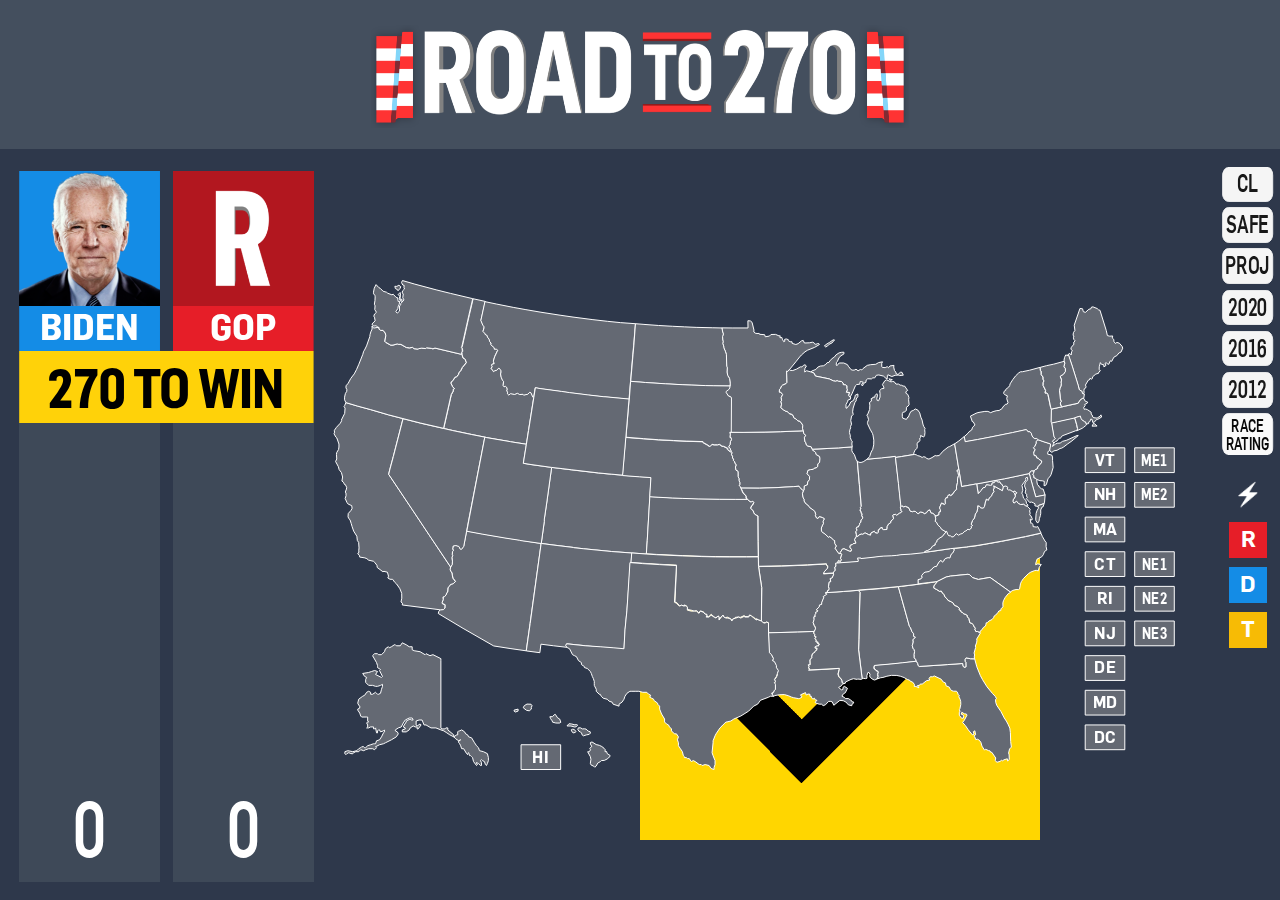
==== commit fad024e5: "Rename electoral.html to index.html" ====
--- a/index.html
+++ b/index.html
@@ -8,6 +8,7 @@
 </head>
 
 <body id="bkgdGrad" scroll="no" style="overflow: hidden;" onload="loadStart()">
+
 <div id="loadOverlay" style="background-color: rgb(26,33,44); position:absolute; top:0px; left:0px; width:100%; height:120%; z-index:2000;"></div>
 
 <div id="data" class="grayState"></div>
@@ -22,11 +23,11 @@
 <div id="demTally" onclick="selectDem()"></div>
 <div id="gopTally" onclick="selectRep()"></div>
 
-<table id="demBar" class="unselectable" onclick="selectDem()"><th id="blueTotal">0</th></table>
-<table id="gopBar" class="unselectable" onclick="selectRep()"><th id="redTotal">0</th></table>
-
-<table id="demCandidate" class="unselectable" onclick="selectDem()"></table>
-<table id="gopCandidate" class="unselectable" onclick="selectRep()"></table>
+<div id="demBar" class="unselectable" onclick="selectDem()"><div id="blueTotal">0</div></div>
+<div id="gopBar" class="unselectable" onclick="selectRep()"><div id="redTotal">0</div></div>
+
+<div id="demCandidate" class="unselectable" onclick="selectDem()"></div>
+<div id="gopCandidate" class="unselectable" onclick="selectRep()"></div>
 
 <table id="gopSurname" class="unselectable" onclick="selectRep()"><th id="redSurname">DEM</th></table>
 <table id="demSurname" class="unselectable" onclick="selectDem()"><th id="blueSurname">GOP</th></table>
@@ -37,74 +38,50 @@
 <table id="candidateCoverLeft"></table>
 <table id="candidateCoverRight"></table>
 
-<table id="tallyCoverBox"></table>
-
-<table id="pathsBox"> class="unselectable"</table>
-
 <div id="totalToWin" class="unselectable" onclick="removeSelections()"></div>
-<table id="totalToWinText" class="unselectable"><th onclick="removeSelections()"; id="centerTextSet"></th></table>
-<img src="tick.gif" id="tickGif"/>
+<table id="totalToWinText" style="height:8vh" class="unselectable"><th onclick="removeSelections()"; id="centerTextSet"></th></table>
+
+<img src="tick.gif" id="tickGif"></img>
 
 <table id="bottomBar"><th style="font-size: 56px; line-height: 90px; text-align:center; opacity: 1"></th></table>
+
 <table id="controlBar"></table>
 
-<table id="buttonBlank" class="buttonDefault unselectable">
-<th onclick="clearStates()" oncontextmenu="emptyStates()">CLEAR</th>
-</table>
-
-<table id="buttonSafe" class="buttonDefault unselectable">
-<th onclick="safeStates()" class="unselectable" oncontextmenu="safeStatesFill()" >SAFE</th>
-</table>
-
-<table id="button2024" class="buttonDefault unselectable">
-<th onclick="pres2024()" oncontextmenu="reloadPage()">PROJ</th>
-</table>
-
-<table id="button2020" class="buttonDefault unselectable"><th onclick="pres2020()">2020</th></table>
-<table id="button2016" class="buttonDefault isHidden unselectable"><th onclick="pres2016()" oncontextmenu="pres2012()">2016</th></table>
-<table id="button2012" class="buttonDefault unselectable"><th onclick="pres2012()">2012</th></table>
-
-<table id="buttonCNNratings" class="buttonDefault unselectable">
-<th style="font-size: 14px; line-height: 12px; letter-spacing: -0.5px; text-align:center;" onclick="cnnRating()">RACE RATING</th>
-</table>
-
-<table id="buttonPollsClose" class="buttonDefaultSlim isHidden unselectable">
-<th onclick="closePolls()" oncontextmenu="pollsAtSeven()">POLLS</th>
-</table>
-
-<table id="buttonSolidify" class="buttonDefaultSlim isHidden unselectable">
-<th onclick="darkenAll()" oncontextmenu="lightenAll()">DARKEN</th>
-</table>
-
-<table id="buttonFill" class="buttonDefaultSlim isHidden unselectable">
-<th onclick="fillBlue()" oncontextmenu="fillRed()">FILL</th>
-</table>
-
-<table id="buttonHighlightStates" class="buttonDefaultSlim isHidden unselectable">
-<th onclick="toggleColor()" oncontextmenu="toggleColor()">TOGGLE</th>
-</table>
-
-<table id="buttonElectoralCollege" class="buttonDefaultSlim isHidden unselectable">
-<th id="buttonElectoralCollegeText" onclick="selectElectoralCollege()"></th>
-</table>
-
-<table id="buttonShowHideColors" class="buttonDefaultSlim isHidden unselectable">
-<th id="buttonShowHideColorsText" onclick="clickShowHideColors(); setTimeout(hideMenu, 1250)" oncontextmenu="toggleColor(); setTimeout(hideMenu, 1250)">COLORS</th>
-</table>
-
-<table id="buttonShowHideStateLabel" class="buttonDefaultSlim isHidden unselectable">
-<th id="buttonShowHideStateLabelText" onclick="clickShowHideStateLabels(); setTimeout(hideMenu, 1250)" oncontextmenu="clickShowHideStateLabels(); electoralText(); setTimeout(hideMenu, 1250)" >LABELS</th>
-</table>
-
-<table id="buttonLabelText" class="buttonDefaultSlim isHidden unselectable">
-<th id="buttonLabelTextText" onclick="electoralText(); setTimeout(hideMenu, 1250)">TEXT</th>
-</table>
-
-<table id="buttonPaths" class="buttonDefaultSlim isHidden unselectable">
-<th onclick="showPaths()">PATHS</th>
-</table>
-
-<table id="buttonMenu" class="buttonDefaultSlim unselectable"><th onclick="showHideMenu()">···</th></table>
+<div id="buttonBar">
+	<span id="buttonBlank" class="buttonDefault unselectable" onclick="clearStates()" oncontextmenu="emptyStates()">CL</span>
+	<span id="buttonSafe" class="buttonDefault unselectable" onclick="safeStates()" oncontextmenu="safeStatesFill()">SAFE</span>
+	<span id="button2024" class="buttonDefault unselectable" onclick="pres2024()" oncontextmenu="reloadPage()">PROJ</span>
+	<span id="button2020" class="buttonDefault unselectable" onclick="pres2020()">2020</span>
+	<span id="button2016" class="buttonDefault unselectable" onclick="pres2016()" oncontextmenu="pres2012()">2016</span>
+	<span id="button2012" class="buttonDefault unselectable" onclick="pres2012()">2012</span>
+	<span id="buttonCNNratings" class="buttonDefaultSlim unselectable" onclick="cnnRating(); centerText()">RACE<br>RATING</span>
+	<span id="buttonPaths" class="buttonDefaultSlim unselectable" onclick="showPaths()">PATHS</span>
+	<span id="buttonFiller" class="buttonDefaultSlim"></span>
+	<span id="buttonShowHideStateLabel" class="buttonDefaultSlim unselectable" onclick="clickShowHideStateLabels()">LABELS<br>ON/OFF</span>
+	<span id="buttonLabelText" class="buttonDefaultSlim unselectable" onclick="electoralText()">LABEL<br>TEXT</span>
+	<span id="buttonFiller" class="buttonDefaultSlim"></span>
+	<span id="buttonSolidify" class="buttonDefaultSlim unselectable" onclick="darkenAll()" oncontextmenu="lightenAll()">SOLID<br>STATES</span>
+	<span id="buttonFill" class="buttonDefaultSlim unselectable" onclick="fillBlue()" oncontextmenu="fillRed()">FILL<br>STATES</span>
+	<span id="buttonFiller" class="buttonDefaultSlim"></span>
+	<span id="buttonShowHideColors" class="buttonDefaultSlim unselectable" onclick="clickShowHideColors()">SHOW<br>COLORS</span>
+	<span id="buttonHighlightStates" class="buttonDefaultSlim unselectable" onclick="toggleColor()" oncontextmenu="toggleColor()">TOGGLE<br>COLORS</span>
+	<span id="buttonFiller" class="buttonDefaultSlim"></span>
+	<span id="buttonElectoralCollege" class="buttonDefaultSlim unselectable" onclick="selectElectoralCollege(); resetButtonBar()">ELEC<br>VOTES</span>
+	<span id="buttonFiller" class="buttonDefaultSlim"></span>	
+	<span id="pollsHeading" class="buttonDefaultSlim">POLLS</span>
+	<span id="buttonPollsClose" class="buttonDefaultSlim buttonPolls unselectable" onclick="closePolls()">CLOSE</span>
+	<span id="pollsAtSeven" class="buttonDefaultSlim buttonPolls unselectable" onclick="pollsAtSeven(); centerText()">7:00PM</span>
+	<span id="pollsAtSevenThirty" class="buttonDefaultSlim buttonPolls unselectable" onclick="pollsAtSevenThirty();centerText()">7:30PM</span>
+	<span id="pollsAtEight" class="buttonDefaultSlim buttonPolls unselectable" onclick="pollsAtEight();centerText()">8:00PM</span>
+	<span id="pollsAtEightThirty" class="buttonDefaultSlim buttonPolls unselectable" onclick="pollsAtEightThirty();centerText()">8:30PM</span>
+	<span id="pollsAtNine" class="buttonDefaultSlim buttonPolls unselectable" onclick="pollsAtNine();centerText()">9:00PM</span>
+	<span id="pollsAtTen" class="buttonDefaultSlim buttonPolls unselectable" onclick="pollsAtTen(); centerText()">10:00PM</span>
+	<span id="pollsAtEleven" class="buttonDefaultSlim buttonPolls unselectable" onclick="pollsAtEleven(); centerText()">11:00PM</span>
+	<span id="pollsAtTwelve" class="buttonDefaultSlim buttonPolls unselectable" onclick="pollsAtTwelve(); centerText()">12:00AM</span>
+	<span id="pollsAtOne" class="buttonDefaultSlim buttonPolls unselectable" onclick="pollsAtOne(); centerText()">1:00AM</span>
+	<span id="buttonFiller" class="buttonDefaultSlim"></span>
+	<span id="buttonRefresh" class="buttonDefaultSlim unselectable" onclick="reloadPage()">RELOAD</span>
+</div>
 
 <table id="buttonSelectedMagic" class="unselectable partyButton"><th>⚡</th></table>
 <table id="buttonSelectedDem" class="unselectable partyButton"><th>D</th></table>
@@ -117,43 +94,7 @@
 <table id="buttonAreaSelectedRep" class="buttonDefault unselectable" onclick="selectRep()"></table>
 <table id="buttonAreaSelectedToss" class="buttonDefault unselectable" onclick="selectToss()" oncontextmenu="toggleColor()"></table>
 
-<table id="pollsAtSeven" table-layout:fixed; class="pollButton unselectable">
-<th onclick="pollsAtSeven();centerText()"; oncontextmenu="pollsAtSeven();safeStatesFill()" >POLLS<br>7PM</th>
-</table>
-
-<table id="pollsAtSevenThirty" table-layout:fixed; class="pollButton unselectable">
-<th onclick="pollsAtSevenThirty();centerText()"; oncontextmenu="pollsAtSevenThirty();safeStatesFill()" >POLLS<br>7:30PM</th>
-</table>
-
-<table id="pollsAtEight" table-layout:fixed; class="pollButton unselectable">
-<th onclick="pollsAtEight();centerText()"; oncontextmenu="pollsAtEight();safeStatesFill()" >POLLS<br>8PM</th>
-</table>
-
-<table id="pollsAtEightThirty" table-layout:fixed; class="pollButton unselectable">
-<th onclick="pollsAtEightThirty();centerText()"; oncontextmenu="pollsAtEightThirty();safeStatesFill()" >POLLS<br>8:30PM</th>
-</table>
-
-<table id="pollsAtNine" table-layout:fixed; class="pollButton unselectable">
-<th onclick="pollsAtNine();centerText()"; oncontextmenu="pollsAtNine();safeStatesFill()" >POLLS<br>9PM</th>
-</table>
-
-<table id="pollsAtTen" table-layout:fixed; class="pollButton unselectable">
-<th onclick="pollsAtTen();centerText()"; oncontextmenu="pollsAtTen();safeStatesFill()" >POLLS<br>10PM</th>
-</table>
-
-<table id="pollsAtEleven" table-layout:fixed; class="pollButton unselectable">
-<th onclick="pollsAtEleven();centerText()"; oncontextmenu="pollsAtEleven();safeStatesFill()" >POLLS<br>11PM</th>
-</table>
-
-<table id="pollsAtTwelve" table-layout:fixed; class="pollButton unselectable">
-<th onclick="pollsAtTwelve();centerText()"; oncontextmenu="pollsAtTwelve();safeStatesFill()" >POLLS<br>12AM</th>
-</table>
-
-<table id="pollsAtOne" table-layout:fixed; class="pollButton unselectable">
-<th onclick="pollsAtOne();centerText()"; oncontextmenu="pollsAtOne();safeStatesFill()">POLLS<br>1AM</th>
-</table>
-
-<div class= "mapHolder unselectable" id="nationalMap"> <svg width="1040" height="680" viewBox="0 0 855 540">
+<svg width="0.001vw" height="80vh" viewBox="0 0 860 500" id="nationalMap">
 <g id="map">
 	<path id="AK" class="state" d="M109,385v68l1,1h3l1-1h2v2l6,5v2l3-2h1v-3l1-1h1l2-1l3,2l1,2l2,1l1,2l3,1l3,5l2,3l2,2l1,3l4,1l4,2l1,4v3l-1,3l-1,2
 		l-1-1l-1-3l-2-1l-1-1l-1,1l1,2v3h-1l-2-2l-2-1v1l1,1l-1,1l-3-4l-1-4l-1-1l-1-1h-1l-1-3l-1,1v1l-1-1l-3-5h-2l-1-3l-1-2l-1-1v-2l2-1
@@ -213,7 +154,7 @@
 		L240.8,454.8z M236.4,451l2-2.2l2.6,0.2l3.4,0.9l1.7-0.3l1.1,0.7l-1.6,1.5l-1.3,0.3l-3.9-1L236.4,451z M219.1,441.7l2.7-0.1
 		l1.9-2.1l0.9-0.2l2.3,3.5l2.1,1.2l1.2,3.3l-1.1,0.7l-1.8,0.1L225,448l-3.1-0.8l-0.5-1.4l-1.6-2.2L219.1,441.7L219.1,441.7z
 		 M192.2,432.6l1.1-2.1l2.7-1.6l4.1,0.2l1,1.4l-0.7,1.8v1.7l-2.1,1.7l-2.8-0.5L192.2,432.6z M183,436v-1l4-1v2l-3,1L183,436z
-		 M190,465v25h40v-25h-40z"/>
+		 M190,470v25h40v-25h-40z"/>
 	<path id="IA" class="state" d="M402.4,154.4h13.1l21.5-0.3l16.4-0.4l21.9-0.9l0.4,2.9l2.1,1.7l-1.5,2.5l0.7,4.2l0.7,0.5l0.8,2.8l1.4,0.9l3.3,0.7
 		l1.2,2.5l-0.1,0.6l2.6,1.7l0.9,1.1l0.5,1.9l3.4,1.9l0.4,2.2l-0.4,3.9l-1.7,1.4l-0.2,2.8l-1.6,1.3l-1.9,0.4l-0.8,1l-2.9,0.3
 		l-2.7,0.9l-0.8,3.3l2.5,2.7l-0.1,3.3l-1.8,2.3l-0.2,2.8l-3.2,1.3l-0.2,4.2l-0.6,0.3l-0.9-0.1l-3-3.1l-0.7-1.1l-5.3,0.4l-16.9,1
@@ -450,7 +391,7 @@
 	<text transform="matrix(1.0 0 0 1.0 370 255)" class="t0 st6 t1" id="TEXT-KS">KS</text>
 	<text transform="matrix(1.0 0 0 1.0 580 268)" class="t0 st6 t1" id="TEXT-KY">KY</text>
 	<text transform="matrix(0.8 0 0 0.9 465 405)" class="t0 st6 t1" id="TEXT-LA">LA</text>
-	<text transform="matrix(1.0 0 0 1.0 767  75)" class="t0 st6 t1" id="TEXT-ME">ME</text>
+	<text transform="matrix(0.9 0 0 0.9 767  75)" class="t0 st6 t1" id="TEXT-ME">ME</text>
 	<text transform="matrix(1.0 0 0 1.0 565 160)" class="t0 st6 t1" id="TEXT-MI">MI</text>
 	<text transform="matrix(1.0 0 0 1.0 425 110)" class="t0 st6 t1" id="TEXT-MN">MN</text>
 	<text transform="matrix(1.0 0 0 1.0 460 260)" class="t0 st6 t1" id="TEXT-MO">MO</text>
@@ -477,7 +418,7 @@
 	<text transform="matrix(0.7 0 0 0.7 632 242)" class="t0 st6 t1" id="TEXT-WV">WV</text>
 	<text transform="matrix(1.0 0 0 1.0 245 160)" class="t0 st6 t1" id="TEXT-WY">WY</text>
 
-	<text transform="matrix(1.0 0 0 1.0 210 483)" class="t0 t2" id="TEXT-HI">HI</text>
+	<text transform="matrix(1.0 0 0 1.0 210 488)" class="t0 t2" id="TEXT-HI">HI</text>
 
 	<text transform="matrix(1.0 0 0 1.0 780 188)" class="t0 t2" id="TEXT-VT">VT</text>
 	<text transform="matrix(1.0 0 0 1.0 780 223)" class="t0 t2" id="TEXT-NH">NH</text>
@@ -495,16 +436,22 @@
 	<text transform="matrix(0.8 0 0 1.0 830 293)" class="t0 t2" id="TEXT-NE1">NE1</text>
 	<text transform="matrix(0.8 0 0 1.0 830 328)" class="t0 t2" id="TEXT-NE2">NE2</text>
 	<text transform="matrix(0.8 0 0 1.0 830 363)" class="t0 t2" id="TEXT-NE3">NE3</text>
-
-</g></svg></div>
+</g></svg>
+
+<div id="pathsBox">
+	<span id="pathsBoxTitle" class="unselectable">PATHS TO WIN: </span>
+	<span id="pathsBoxDem" class="unselectable"></span>
+	<span id="pathsBoxGop" class="unselectable"></span>
+	<span id="pathsBoxTie" class="unselectable"></span>
+</div>
+
 
 <table id="headingBox" class="unselectable" table-layout:fixed;>        
-<th onclick="coverShow()" class="unselectable" id="testingBoxText">‏‎</th>
+<th onclick="coverShow()" class="unselectable" id="testingBoxText">‏‎TESTING123</th>
 </table>
 
 <img src="assets/images/logo.png" id="logoImg" class="unselectable" onclick="coverImage()" style="width: 64px; height: 36px">
-<img src="assets/images/newLogo.svg" id="newHeadingLogo" class="unselectable" onclick="coverHide()">
-
+<img src="assets/images/newLogo.png" id="newHeadingLogo" class="unselectable" onclick="coverHide()">
 </body>
 
 <script type="text/javascript" src="presets.js"></script>
--- a/electoral.css
+++ b/electoral.css
@@ -10,11 +10,7 @@
 @font-face {font-family:FlamaBasic; src: url("assets/fonts/Flama-Basic.otf")}
 @font-face {font-family:FlamaBook; src: url("assets/fonts/Flama-Book.otf")}
 
-html {
-   	font-family: CNNMedium, sans-serif;
-	font-variant-numeric: tabular-nums;
-	cursor: pointer;
-}
+html {font-variant-numeric: tabular-nums; cursor: pointer; -webkit-text-size-adjust: none;}
 
 .unselectable {
 	-o-user-select: none; -webkit-user-select: none;
@@ -22,26 +18,26 @@
 	-moz-user-select: none; -ms-user-select: none;
 }
 
-#bkgdGrad {background-color: rgb(46,56,75);}
-
 .svgText {pointer-events: auto;}
 
 #nationalMap {
-	position: absolute; display: inline-block; justify-content: center;
-  	top: 23.5%; right: 5.5%; margin-top: 0%;
-	opacity: 1; transition: 0.5s;
+	position: fixed;
+  	top: 18.5vh; left: 26vw;
+	height: 80wh; width: 66.5vw;
 	border: 0px solid white;
-}
-
-#nationalMap.paths {margin-top: 2%;}
-
-#testingBox {	
-	text-align: left;
-	width: 520px;
-	font-size: 48px;
-	letter-spacing: -1.5px;
-	color: #fff;
-	cursor:none;
+	transition: 0.5s; transition-delay: 0.3s;
+}
+
+#nationalMap.paths {
+	position: fixed;
+  	top: 18.5vh; left: 26vw;
+	height: 80wh; width: 66.5vw;
+	border: 0px solid white;
+	transition: 0.5s;
+}
+
+#nationalMap.paths ~ #pathsBox {
+	opacity: 1;
 }
 
 .st0 {
@@ -58,42 +54,29 @@
 .blueState {fill: var(--blueStateColor); stroke: #fff; stroke-width: 1px;}
 .yellowState {fill: var(--yellowStateColor); stroke: #fff; stroke-width: 1px;}
 .pollsClosed {fill: var(--pollsClosedColor); stroke: #fff; stroke-width: 1px;}
-
 .stateBox {fill: transparent; stroke: rgb(46,56,75); stroke-width: 1.25px;}
 
-#totals {
-	table-layout: fixed; text-align: center;
-	cursor: none;
-	color: white;
-	position: fixed;
-  	left: 50px; top: 250px;		
-}
+#bkgdGrad {background-color: rgb(46,56,75);}
 
 #headingBox {
+	position: fixed;
+  	left: 0vw; top: 0vh;
+	width: 100vw; height: 16.5vh;
+
 	font-family: SemiBold, sans-serif;
-	table-layout: fixed;
-	color: rgb(0,0,0,0);
-	border-collapse: collapse;
-	position: fixed;
-  	left: 0px;
-  	top: 0px;
-	width: 0%;
-	height: 17%;
-	font-size: 24px;
-	text-align: left;
-	text-indent: 50px;
+	font-size: 2vh; color: rgb(0,0,0,0);
+	text-align: left; text-indent: 50px;
 	background-color: rgb(68,79,94);
 	transition: height 0.7s;
 }
 
 #longPressDataBox {
+	position: fixed; table-layout: fixed;
+  	top: 19vh; right: 6vw; 
+	width: 10vw; height: 6vh;
 	font-family:'FlamaSemibold';
-	table-layout: fixed; position: fixed;
-	border-collapse: collapse;
-  	right: 90px; top: 170px;
-	width: 10%; height: 6%;
-	font-size: 42px;
-	line-height: 48px; letter-spacing: -0.5px;
+	font-size: 5vh; line-height: 5vh;
+	letter-spacing: -0.5px;
 	text-align: center; color: white;
 	opacity: 0; border-radius: 4px;
 }
@@ -101,195 +84,164 @@
 #longPressDataBox.animated {background-color: rgba(73,81,95,0.6); opacity: 1;}
 
 #pathsBox {
-	font-family:'FlamaSemibold';
-	table-layout: fixed; position: fixed;
-	border-collapse: collapse;
-  	left: 385px; top: 178px;
-	width: 1025px; height: 6%;
-	font-size: 42px;
-	line-height: 48px; letter-spacing: -0.5px;
-	text-align: center; color: white;
-	background-color: red;
-	opacity: 0; border-radius: 4px;
-}
-
-#demCandidate,#gopCandidate {
-	position: fixed; table-layout: fixed;
-	top: 178px;
-	width: 160px; height: 200px;
-	transition: 0.7s, background-color 0s;
+	position: fixed; flex-direction: row;
+	display: inline-flex; justify-content: center;
+  	left: 25.5vw; top: 19vh;
+	width: 66vw; height: 6vh;
+	opacity: 0; transition: 0s;
+}
+
+#pathsBoxTitle,#pathsBoxDem,#pathsBoxGop,#pathsBoxTie {
+	font-family: CondBold; font-size: 4.5vh; line-height: 6vh;
+	width: fit-content; padding: 0 1vw; flex-grow: 0;
+	color: white; background-color: rgba(255,0,0);
+	text-align: center; text-transform: uppercase;
+	overflow: hidden; white-space: nowrap;
+	border: 0.4vw solid rgb(46,56,75);
+	border-width: 0px 0.3vw 0px 0.3vw;
+}
+
+#pathsBoxTitle {order: 1; border-width: 0px 0.3vw 0 0; font-family: CondMedium; background-color: #3e4958;}
+#pathsBoxDem {order: 2; background-color: var(--blueProjectionColor);}
+#pathsBoxGop {order: 3; background-color: var(--redProjectionColor);}
+#pathsBoxTie {order: 4; background-color: rgb(100,105,115);}
+
+#demCandidate, #gopCandidate {
+	position: fixed; table-layout: fixed;
+	top: 19vh; width: 11vw; height: 20vh;
+	transition: width 0.7s, left 0.7s, top 0s, clip-path 0.7s;
 	clip-path: inset(0 0 0 0);
 }
 
-#demCandidate {background-color: var(--blueProjectionColor); left: 30px;}
-#gopCandidate {background-color: var(--redProjectionColor); left: 205px;}
+#demCandidate {background-color: var(--blueProjectionColor); left: 1.5vw;}
+#gopCandidate {background-color: var(--redProjectionColor); left: 13.5vw;}
 
 #demSurname, #gopSurname {
-	font-family: SemiBold, sans-serif;
-	position: fixed; table-layout: fixed;
-	color: #fff;
-	top: 328px; height: 50px;
-	font-size: 36px; line-height: 32px;
-	text-align: center;
-	cursor: url('assets/cursor.png'),auto;
-	transition: 0.7s, left, font-size, color, font-family, transform;
-	text-overflow: string; text-transform: uppercase;
-	background-color: rgb(255,255,255,0);
+	position: fixed; table-layout: fixed;
+	top: 33.75vh; height: 5vh;
+	font-family: SemiBold, sans-serif; text-align: center;
+	color: #fff; font-size: 4vh; line-height: 3.5vh;
+	transition: 0s;
+	text-transform: uppercase; transform-origin: left center;
 	clip-path: inset(0px -10px 0px -10px);
-	text-overflow: string; white-space: nowrap; transform-origin: center;
-}
-
-#demSurname {left: 40px;}
-#gopSurname {left: 215px;}
+}
+
+#demSurname {left: 2vw;}
+#gopSurname {left: 14vw;}
 
 #candidateCoverLeft, #candidateCoverRight {
-	table-layout: fixed; position: fixed;
-	top: 178px; height: 200px;
+	position: fixed; table-layout: fixed;
+	top: 19vh; height: 20vh;
 	background-color: #2e384b;
 	opacity: 0;
 }
 
-#candidateCoverLeft {left: 0px; width: 30px;}
-#candidateCoverRight {left: 365px; width: 60px;}
+#candidateCoverLeft {left: 0vw; width: 1.5vw;}
+#candidateCoverRight {left: 25vw; width: 2vw;}
 
 #demTally, #gopTally {
 	table-layout: fixed; position: fixed;
-	height: 475px; top: 448px; width: 160px;
+	top: 47vh; width: 11vw; height: 51vh;
 	clip-path: inset(100% 0% 0% 0%);
-	transition: 1s, filter 0s;
+	transition: clip-path 1s, filter 0s, background-color 0s;
 	filter: brightness(60%);
 }
 
-#tallyCoverBox {
-	table-layout: fixed; position: fixed;
-	left: 30px; top: 923px;
-	width: 335px; height: 20px;
-	background-color: #2e384b;
-	opacity: 1;
-}
-
-#demTally {background-color: var(--blueProjectionColor); left: 30px;}
-#gopTally {background-color: var(--redProjectionColor); left: 205px;}
+#demTally {background-color: var(--blueProjectionColor); left: 1.5vw;}
+#gopTally {background-color: var(--redProjectionColor); left: 13.5vw;}
 
 #demBar, #gopBar {
 	position: fixed; table-layout: fixed;
 	text-align: center;
 	font-family: FlamaMedium;
-	top: 843px; width: 160px;
-	height: 64px; line-height: 75px;
-	font-size: 80px; color: #fff;
+	width: 11vw; height: 10vh;
+	font-size: 6vw; line-height: 100%;
+	color: #fff; letter-spacing: -0.02vw;
 	transform: scaleX(0.72);
-	transition: top 1s, margin-top 0.5s;
-	letter-spacing: -0.5px;
-}
-
-#demBar {left: 30px;}
-#gopBar {left: 205px;}
+	transition: top 1s;
+}
+
+#demBar {left: 1.5vw; top: 88vh}
+#gopBar {left: 13.5vw; top: 88vh}
 
 #tickGif {
-	position: fixed; opacity: 0;
-  	top: 999px; width: 120px; left: 137.5px;
-	transition-duration: 0.5s, 0.3s, 0.5s;
-	transition-delay: 0.5s, 0s, 0.2s;
-	transition-property: top, opacity, left;
-}
-
-#demBar.aboveBar,#gopBar.aboveBar {margin-top: 0px;}
-#demBar.belowBar,#gopBar.belowBar {margin-top: 90px;}
-
-#demTally.isWinner ~ #demImg {clip-path: inset(0 32.5px 0 32.5px); height: 200px; left: -2.5px;}
-#demTally.isWinner ~ #gopImg {clip-path: inset(0 150px 0 150px); height: 150px; left: 215px;}
-
-#demTally.isWinner ~ #demCandidate,#gopTally.isWinner ~ #gopCandidate {width: 335px; left: 30px;}
-
-#demTally.isWinner ~ #gopCandidate {width: 0; left: 365px;}
-#gopTally.isWinner ~ #demCandidate {width: 0; left: 30px;}
-
-#gopTally.isWinner ~ #gopImg {clip-path: inset(0 32.5px 0 32.5px); height: 200px; left: -2.5px;}
-#gopTally.isWinner ~ #demImg {clip-path: inset(0 150px 0 150px); height: 150px; left: -120px;}
-
-#demTally.notWinner ~ #demBar {top: var(--blueValTopVal)}
-#gopTally.notWinner ~ #gopBar {top: var(--redValTopVal)}
-
-#demTally.isWinner ~ #demSurname {clip-path:inset(0% -97.5px 0% -97.5px); margin-left: 80px; opacity: 0;}
-#demTally.isWinner ~ #gopSurname {clip-path:inset(0% 50% 0% 50%); margin-left: 80px;}
-
-#gopTally.isWinner ~ #demSurname {clip-path:inset(0% 50% 0% 50%); margin-left: -80px;}
-#gopTally.isWinner ~ #gopSurname {clip-path:inset(0% -97.5px 0% -97.5px); margin-left: -80px; opacity: 0;}
-
-#demTally.isWinner~#demBar, #gopTally.isWinner~#gopBar {top:368px;clip-path:inset(0 0 0 0);}
-
-#demTally.isWinner~#tickGif {top: 811px; left: 50px; opacity: 1;}
-#gopTally.isWinner~#tickGif {top: 811px; left: 225px; opacity: 1;}
+	position: fixed; opacity: 1;
+  	top: 60vh; left: 50vw;
+}
+
+
+#demTally.isWinner ~ #demImg {height: 20vh; width: 23vw; left: 1.5vw;}
+#demTally.isWinner ~ #gopImg {height: 15vh; width: 0vw; left: 24.5vw;}
+
+#gopTally.isWinner ~ #gopImg {height: 20vh; width: 23vw; left: 1.5vw;}
+#gopTally.isWinner ~ #demImg {height: 15vh; width: 0vw; left: 1.5vw;}
+
+#demTally.isWinner ~ #demCandidate {width: 23vw; left: 1.5vw;}
+#demTally.isWinner ~ #gopCandidate {width: 0; left: 24.5vw;}
+#gopTally.isWinner ~ #gopCandidate {width: 23vw; left: 1.5vw;}
+#gopTally.isWinner ~ #demCandidate {width: 0; left: 1.5vw;}
+
+#demTally.isWinner ~ #demSurname {margin-left: 5.5vw; opacity: 0;}
+#gopTally.isWinner ~ #gopSurname {margin-left: -5.5vw; opacity: 0;}
+#demTally.isWinner ~ #gopSurname {clip-path:inset(0 50% 0 50%); margin-left: 5.5vw;}
+#gopTally.isWinner ~ #demSurname {clip-path:inset(0 50% 0 50%); margin-left: -5.5vw;}
 
 #AK.pollsClosed~#TEXT-AK,#AL.pollsClosed~#TEXT-AL,#AR.pollsClosed~#TEXT-AR,#AZ.pollsClosed~#TEXT-AZ,#CA.pollsClosed~#TEXT-CA,#CO.pollsClosed~#TEXT-CO,#CT.pollsClosed~#TEXT-CT,#DE.pollsClosed~#TEXT-DE,#DC.pollsClosed~#TEXT-DC,#FL.pollsClosed~#TEXT-FL,#GA.pollsClosed~#TEXT-GA,#HI.pollsClosed~#TEXT-HI,#IA.pollsClosed~#TEXT-IA,#ID.pollsClosed~#TEXT-ID,#IL.pollsClosed~#TEXT-IL,#IN.pollsClosed~#TEXT-IN,#KS.pollsClosed~#TEXT-KS,#KY.pollsClosed~#TEXT-KY,#LA.pollsClosed~#TEXT-LA,#MA.pollsClosed~#TEXT-MA,#MD.pollsClosed~#TEXT-MD,#ME.pollsClosed~#TEXT-ME,#ME.pollsClosed~#TEXT-ME1,#ME.pollsClosed~#TEXT-ME2,#MI.pollsClosed~#TEXT-MI,#MN.pollsClosed~#TEXT-MN,#MO.pollsClosed~#TEXT-MO,#MS.pollsClosed~#TEXT-MS,#MT.pollsClosed~#TEXT-MT,#NC.pollsClosed~#TEXT-NC,#ND.pollsClosed~#TEXT-ND,#NE.pollsClosed~#TEXT-NE,#NE1.pollsClosed~#TEXT-NE1,#NE2.pollsClosed~#TEXT-NE2,#NE3.pollsClosed~#TEXT-NE3,#NH.pollsClosed~#TEXT-NH,#NJ.pollsClosed~#TEXT-NJ,#NM.pollsClosed~#TEXT-NM,#NV.pollsClosed~#TEXT-NV,#NY.pollsClosed~#TEXT-NY,#OH.pollsClosed~#TEXT-OH,#OK.pollsClosed~#TEXT-OK,#OR.pollsClosed~#TEXT-OR,#PA.pollsClosed~#TEXT-PA,#RI.pollsClosed~#TEXT-RI,#SC.pollsClosed~#TEXT-SC,#SD.pollsClosed~#TEXT-SD,#TN.pollsClosed~#TEXT-TN,#TX.pollsClosed~#TEXT-TX,#UT.pollsClosed~#TEXT-UT,#VA.pollsClosed~#TEXT-VA,#VT.pollsClosed~#TEXT-VT,#WA.pollsClosed~#TEXT-WA,#WI.pollsClosed~#TEXT-WI,#WV.pollsClosed~#TEXT-WV,#WY.pollsClosed~#TEXT-WY{opacity:0.2; font-family:'FlamaMedium';}
 
+#ME1.pollsClosed,#ME2.pollsClosed,#NE1.pollsClosed,#NE2.pollsClosed,#NE3.pollsClosed{opacity: 0.5;}
+
+
 #totalToWin {
-	table-layout: fixed;
-	text-align: center;
-	border-collapse: collapse;
-	position: fixed;
-  	left: 30px;
-  	top: 378px;
-	width: 335px;
-	height: 70px;
+	position: fixed;
+  	top: 39vh; left: 1.5vw;
+	height: 8vh; width: 23vw;
 	background-color: rgb(255,210,9);
 	clip-path: inset(0 0 0 0);
-	transition: 0.5s, clip-path 1s, background-color, font-size;
+	transition: 0.5s, clip-path 1s, top 0s, background-color, font-size;
 }
 
 #totalToWinText {
-	font-family: CondMedium;
-	table-layout: fixed;
-	text-align: center;
-	border-collapse: collapse;
-	position: fixed;
-  	left: 30px;
-  	top: 375px;
-	height: 64px;
-	color: black;
-	font-size: 64px;
-	line-height: 60px;
-	opacity: 1;
-	clip-path: inset(0% 0 0 0);
+	position: fixed;
+  	top: 39vh; left: 2vw;
+	height: 8vh; line-height: 10%;
+	min-height: 8vh; max-height: 8vh;
+
+	font-family: SemiBold; text-align: center;
+	font-size: 5vw; letter-spacing: -0.05vw;
+	color: black; background-color: rgba(255,0,0,0);
+	clip-path: inset(-100% 0 0 0);
+
 	transition: 0.5s, left,transform,font-size,color,background-color 0s;
-	text-overflow: string;
-    	white-space: nowrap;
-}
-
-#totalToWinText.anim {
-  animation-duration: 0.5s;
-  animation-name: totalToWinTextAnim;
-}
-
-#totalToWinText.animAlt {
-  animation-duration: 1s;
-  animation-name: totalToWinTextAnimAltTwo;
-}
+	white-space: nowrap; transform-origin: left;
+}
+
+@media only screen and (max-width: 1520px) {
+  #totalToWinText {font-size: 6vh; line-height: 6vh}}
+
+@media only screen and (min-width: 1520px) {
+  #totalToWinText {font-size: 7.5vh; line-height: 7.5vh}}
+
+#totalToWinText.anim {animation-duration: 0.7s; animation-name: totalToWinTextAnim;}
 
 #tallyBackgroundLeft, #tallyBackgroundRight {
-	table-layout: fixed;
-	position: fixed;
-	top: 448px;
-	width: 160px;
-	height: 475px;
+	position: fixed; table-layout: fixed;
+	top: 47vh; width: 11vw; height: 51vh;
 	background-color: #3e4958;
-}
-
-#tallyBackgroundLeft{left:30px}
-#tallyBackgroundRight{left:205px}
+	transition: 0s;
+}
+
+#tallyBackgroundLeft{left:1.5vw}
+#tallyBackgroundRight{left:13.5vw}
 
 #demImg, #gopImg {
 	position: fixed;
-	top: 178.5px;
-	height: 150px;
-	opacity: 1;
-	transition: 0.7s;
-	clip-path: inset(0 70px 0 70px);
-}
-
-#demImg {left: -40px;}
-#gopImg {left: 135px;}
+	top: 19vh; height: 15vh; width: 11vw;
+	transition: 0.7s, top 0s;
+	object-fit: cover;
+}
+
+#demImg {left: 1.5vw;}
+#gopImg {left: 13.5vw;}
 
 
 #logoImg {
@@ -310,141 +262,119 @@
 	transition: right 0.5s;
 }
 
-#bottomBar {
-	table-layout: fixed;
-	background-color: rgb(46,56,75);
-	position: fixed;
-  	bottom: 0px;
-	opacity: 0;
-  	left: 0px;
-	width: 1600px;
-	height: 64px;
+::-webkit-scrollbar {width: 0px;}
+
+#buttonBar {
+	position: fixed; flex-direction: column;
+	display: flex; justify-content: safe start;
+	top: 18.5vh; right: 0.5vw;
+	overflow: auto;
+	width: 5.75vw; height: 32vh;
+	transform:scaleX(0.7); transform-origin: right;
+	background-color: rgba(215,215,215,0);
+	border-radius: 1vh;
+	overscroll-behavior-y: none;
+	scroll-snap-type: both;
+}
+
+.buttonPoll {
+	width: 5.95vw; height: 3vh;
+	background-color: rgb(250,250,250); color: rgb(10,10,10);
+	font-family: FlamaMedium, sans-serif;
+	font-size: 2.5vh; line-height: 3vh;
+	text-align: center; justify-content: center;
+	transform-origin: left; text-transform: uppercase;
+	border: 0.1vw solid rgb(245,245,245);
+    	white-space: nowrap;
+	border-radius: 1vh; margin: 0.25vh 0 0.25vh 0;
+	cursor: pointer;
+	scroll-snap-align: start;
+	scroll-top: 0;
 }
 
 .buttonDefault {
-	font-family: FlamaBasic, sans-serif;
-	table-layout: fixed;
-	text-align: center;	
-	position: fixed;
-  	right: 9.5px;
-	width: 75px;
-	height: 32.5px;
-	font-size: 20px;
-	line-height: 16px;
-	letter-spacing: -0.5px;
-	color: rgb(10,10,10);
-	background-color: rgb(250,250,250);
-	border: 0.5px solid rgb(250,250,250);
-	border-radius: 4px;
-	transition: right 0.5s;
-	transform-origin: right center;
-	transform: scaleX(0.8);
-
+	width: 5.55vw; height: 3.75vh;
+	background-color: rgb(245,245,245); color: rgb(24,24,24);
+	font-family: FlamaMedium, sans-serif;
+	font-size: 2.75vh; line-height: 3.75vh;
+	text-align: center; justify-content: center;
+	transform-origin: left; text-transform: uppercase;
+	border: 0.1vw solid rgb(245,245,245);
+    	white-space: nowrap;
+	border-radius: 1vh; margin: 0.3vh 0 0.3vh 0;
+	cursor: pointer;
+	scroll-snap-align: start;
 }
 
 .buttonDefaultSlim {
-	font-family: FlamaBasic, sans-serif;
-	table-layout: fixed;
-	text-align: center;	
-	position: fixed;
-  	right: 9.5px;
-	width: 75px;
-	height: 27.5px;
-	font-size: 16px;
-	line-height: 14px;
-	letter-spacing: -1px;
-	color: rgb(10,10,10);
-	background-color: rgb(250,250,250);
-	border: 0.5px solid rgb(250,250,250);
-	border-radius: 4px;
-	transition: right 0.5s;
-	transform-origin: right center;
-	transform: scaleX(0.8);
-}
-
-.pollButton {
-	font-family: FlamaBook, sans-serif;
-	text-align: center; position: fixed;
-  	top: 995px; right: 0px;
-	width: 50px; height: 40px;
-	color: rgba(151,154,160,0.175);
-	font-size: 13px; line-height: 12px; letter-spacing: -0.5px;
-	transition: left 0.5s, right 0.5s, top 0.5s;
-}
-
-.pollButton:active {color: #fff}
-
-#buttonBlank {top: 170px;}
-#buttonSafe {top: 207.5px;}
-#button2024 {top: 245px;}
-#button2020 {top: 282.5px;}
-#buttonCNNratings {top: 320px;}
-
-#buttonMenu {top: 357.5px; transition: top 0.5s; font-family: FlamaSemibold; font-size: 32px;}
-
-#button2016 {top: 412.5px; right: -75px; transition: 0.5s, right 0s, opacity 0.3s;}
-#buttonPollsClose {top: 450px; right: -75px; transition: 0.5s, right 0s, opacity 0.3s;}
-#buttonSolidify {top: 482.5px; right: -75px; transition: 0.5s, right 0s, opacity 0.3s;}
-#buttonFill {top: 515px; right: -75px; transition: 0.5s, right 0s, opacity 0.3s;}
-#buttonHighlightStates {top: 547.5px; right: -75px; margin-right: -75px; transition: 0.5s, right 0s, opacity 0.3s;}
-#buttonElectoralCollege {top: 547.5px; right: -75px; transition: 0.5s, right 0s, opacity 0.3s;}
-#buttonShowHideColors {top: 580px; right: -75px; transition: 0.5s, right 0s, opacity 0.3s;}
-#buttonShowHideStateLabel {top: 612.5px; height: 25px; right: -75px; transition: 0.5s, right 0s, opacity 0.3s;}
-#buttonLabelText {top: 642.5px; height: 22.5px; right: -75px; font-size: 16px; transition: 0.5s, right 0s, opacity 0.3s;}
-#buttonPaths {top: 670px; right: -75px; font-size: 16px; transition: 0.5s, opacity 0.3s;}
-
-
-#buttonMenu.isHidden {top: 380px;}
-
-#buttonPaths.isHidden,#button2016.isHidden,#buttonPollsClose.isHidden,#buttonSolidify.isHidden,#buttonFill.isHidden,#buttonHighlightStates.isHidden,#buttonElectoralCollege.isHidden,#buttonShowHideColors.isHidden,#buttonShowHideStateLabel.isHidden,#buttonStateLabelVote.isHidden,#buttonLabelText.isHidden{top: 380px; opacity: 0; pointer-events: none; user-select: none; -moz-user-select: none; -khtml-user-select: none; -webkit-user-select: none; -o-user-select: none;}
-
-#buttonMenu:not(.isHidden)~#buttonSelectedMagic{top: 420px;}
-#buttonMenu:not(.isHidden)~#buttonSelectedRep{top: 460px;}
-#buttonMenu:not(.isHidden)~#buttonSelectedDem{top: 500px;}
-#buttonMenu:not(.isHidden)~#buttonSelectedToss{top: 540px;}
-
-#buttonMenu:not(.isHidden)~#buttonAreaSelectedMagic{top: 410px;}
-#buttonMenu:not(.isHidden)~#buttonAreaSelectedRep{top: 450px;}
-#buttonMenu:not(.isHidden)~#buttonAreaSelectedDem{top: 490px;}
-#buttonMenu:not(.isHidden)~#buttonAreaSelectedToss{top: 530px;}
-#buttonMenu:not(.isHidden)~#buttonAreaRemoveSelection{top: 575px; height: 350px;}
+	width: 5.55vw;
+	background-color: rgb(250,250,250); color: rgb(10,10,10);
+	font-family: FlamaMedium, sans-serif;
+	font-size: 2vh; line-height: 95%; letter-spacing: -0.025vh;
+	text-align: center; justify-content: center;
+	transform-origin: left; text-transform: uppercase;
+	border: 0.1vw solid rgb(245,245,245);
+    	white-space: nowrap;
+	border-radius: 1vh; margin: 0.3vh 0 0.3vh 0;
+	cursor: pointer;
+	scroll-snap-align: start;
+	height: max-content; padding: 0.5vh 0 0.5vh 0;
+}
+
+#pollsHeading {
+	width: 4.625vw; height: 2vh;
+	color: rgb(250,250,250); transform: scaleX(1.2);
+	font-family: FlamaMedium, sans-serif;
+	font-size: 2vh; background-color: rgba(0,0,0,0);
+	border: 0vw solid rgb(245,245,245);
+	text-align: center; white-space: nowrap;
+	transform-origin: left; text-transform: uppercase;
+	margin: 0.3vh 0 0.3vh 0;
+}
+
+#buttonFiller{height: 1vh; opacity: 0;}
+#buttonCNNratings {font-size: 2vh;}
+.buttonPolls {font-size: 2vh; letter-spacing: 0.025vh;}
+
+#buttonPaths.isHidden,#button2016.isHidden,#buttonPollsClose.isHidden,#buttonSolidify.isHidden,#buttonFill.isHidden,#buttonHighlightStates.isHidden,#buttonElectoralCollege.isHidden,#buttonShowHideColors.isHidden,#buttonShowHideStateLabel.isHidden,#buttonStateLabelVote.isHidden,#buttonLabelText.isHidden{top: 38vh; opacity: 0; pointer-events: none; user-select: none; -moz-user-select: none; -khtml-user-select: none; -webkit-user-select: none; -o-user-select: none;}
 
 .partyButton {
 	position: fixed; table-layout: fixed;
 	text-align: center; letter-spacing: -0.5px;
-	width: 40px; height: 30px; right: 20px;
+	width: 3vw; height: 4vh; right: 1vw;
 	opacity: 0.5;
-	font-size: 20px; line-height: 25px;
+	font-size: 2.5vh; line-height: 2.5vh;
 	font-family: FlamaSemibold; color: #fff;
 	transition: 0.5s, font-size: 0s;
 }
 
 #buttonSelectedMagic {
 	color: transparent; text-shadow: 0 0 0 #fff;
-  	top: 715px; transition: top 0.5s;
-}
-
-#buttonSelectedRep {top: 755px; background-color: var(--redProjectionColor); transition: top 0.5s;}
-#buttonSelectedDem {top: 795px; background-color: var(--blueProjectionColor); transition: top 0.5s;}
-#buttonSelectedToss {top: 835px; background-color: rgb(247,187,5); transition: top 0.5s;}
+  	top: 53vh; transition: top 0.5s;
+}
+
+#buttonSelectedRep {top: 58vh; background-color: var(--redProjectionColor); transition: top 0.5s;}
+#buttonSelectedDem {top: 63vh; background-color: var(--blueProjectionColor); transition: top 0.5s;}
+#buttonSelectedToss {top: 68vh; background-color: rgb(247,187,5); transition: top 0.5s;}
+
 
 #buttonAreaSelectedDem,#buttonAreaSelectedMagic,#buttonAreaSelectedRep,#buttonAreaSelectedToss {
 	position: fixed; table-layout: fixed;
-	width: 80px; height: 40px; right: 0px;
-	opacity: 0; color: #000;
+	width: 5vw; height: 4vh; right: 0vw;
+	opacity: 0; background-color: rgba(255,0,255,0.5);
 	transform-origin: center;
 	transform: scaleX(1);
 }
 
-#buttonAreaSelectedMagic{top:705px}
-#buttonAreaSelectedRep{top:745px}
-#buttonAreaSelectedDem{top:785px}
-#buttonAreaSelectedToss{top:825px}
+#buttonAreaSelectedMagic{top: 52.5vh;}
+#buttonAreaSelectedRep{top: 57.5vh;}
+#buttonAreaSelectedDem{top: 62.5vh;}
+#buttonAreaSelectedToss{top: 67.5vh;}
 
 #buttonAreaRemoveSelection {
 	position: fixed; table-layout: fixed;
-	width: 90px; height: 70px;
-	top: 875px; right: 0; opacity: 0;
+	width: 5vw; height: 27vh;
+	top: 73vh; right: 0; opacity: 0;
 	transition: top 0.5s, height 0.5s;
 }
 
@@ -470,33 +400,15 @@
 
 #loadOverlay{display: none;}
 
-@keyframes totalToWinTextAnimAlt {
-0% {transform: scale(1);}
-40% {transform: scale(0.7,0);}
-60% {transform: scale(0.7,0);}
-100% {transform: scale(1);}
-}
-
-@keyframes totalToWinTextAnimAltTwo {
-0% {transform: scale(1);}
-40% {transform: scale(1.4);}
-50% {transform: scale(1.4);}
-66% {transform: scale(0,0.75);}
-100% {transform: scale(1);}
-}
-
 @keyframes totalToWinTextAnim {
-0% {opacity: 1; clip-path: inset(25% 0 0 0); top: 375px; opacity: 1;}
-49.9% {opacity: 1; clip-path: inset(25% 0 75% 0); top: 428px; opacity: 0;}
-50.0% {opacity: 1; clip-path: inset(75% 0 0 0); top: 330px; opacity: 0;}
-50.1% {opacity: 1; clip-path: inset(75% 0 0 0); top: 330px; opacity: 1;}
-99.9% {opacity: 1; clip-path: inset(0% 0 0 0); top: 375px;}
-100% {opacity: 1; clip-path: inset(25% 0 0 0); top: 375px;}
-}
-
-a1{font-family: SemiBold; letter-spacing: -1px; font-size: 54px;}
+ 0.0% {clip-path: inset(0% 0 0 0); top: 39vh; opacity: 1;}
+49.9% {clip-path: inset(0% 0 100% 0); top: 46vh; opacity: 0;}
+50.1% {clip-path: inset(100% 0 0 0); top: 31vh; opacity: 1;}
+99.9% {lip-path: inset(0% 0 0 0); top: 39vh;}
+100%  {clip-path: inset(0% 0 0 0); top: 39vh;}
+}
+
 a18{font-family:SemiBold; letter-spacing: -1px; font-size: 108px; text-align: center; line-height: 100%;}
-a2{font-family: SemiBold; letter-spacing: -1px; font-size: 54px;}
 a6{font-family:CondMedium; letter-spacing: -1px; font-size: 42px;}
 
 .t0 {
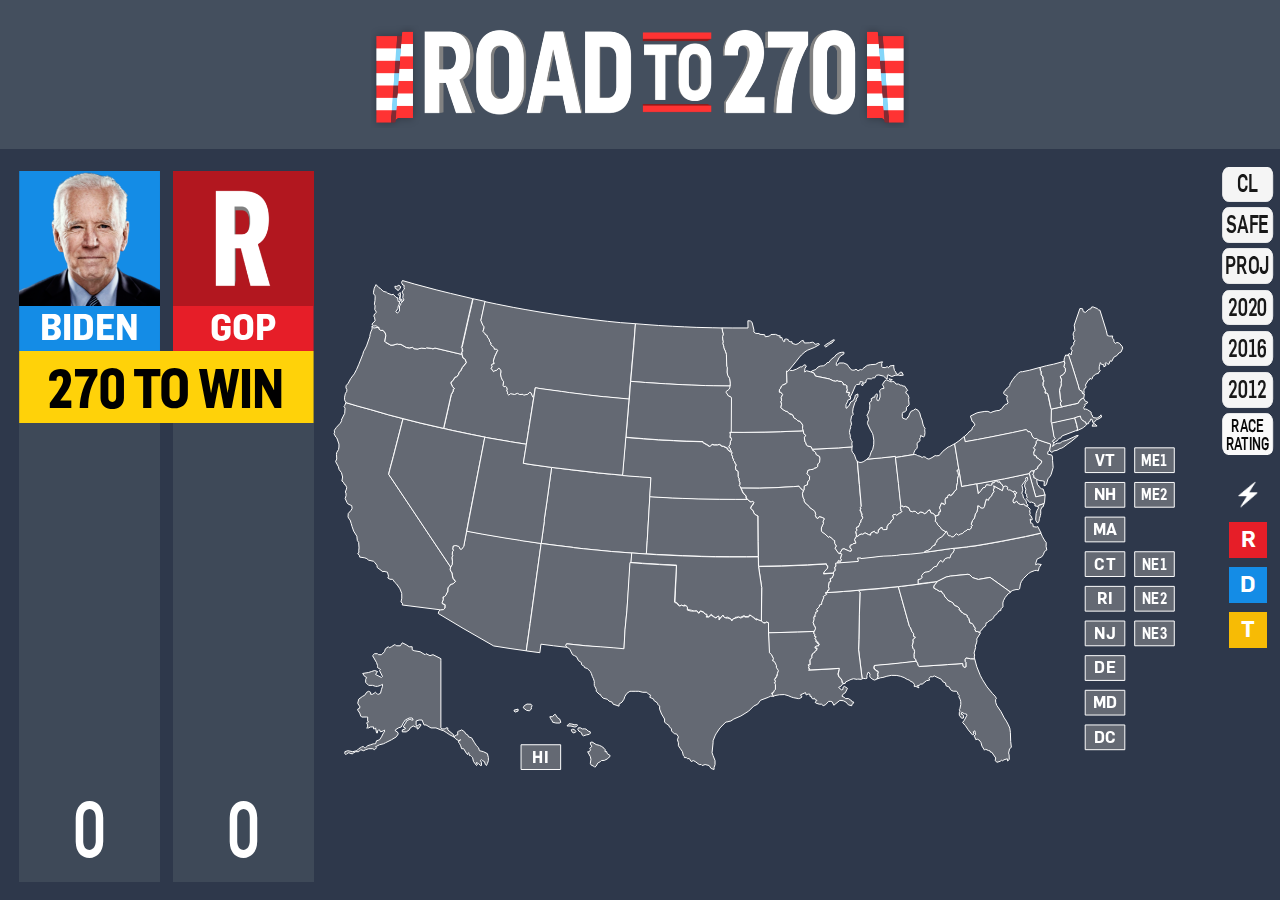
==== commit 76cdfb2a: "Update index.html" ====
--- a/index.html
+++ b/index.html
@@ -40,8 +40,6 @@
 
 <div id="totalToWin" class="unselectable" onclick="removeSelections()"></div>
 <table id="totalToWinText" style="height:8vh" class="unselectable"><th onclick="removeSelections()"; id="centerTextSet"></th></table>
-
-<img src="tick.gif" id="tickGif"></img>
 
 <table id="bottomBar"><th style="font-size: 56px; line-height: 90px; text-align:center; opacity: 1"></th></table>
 
